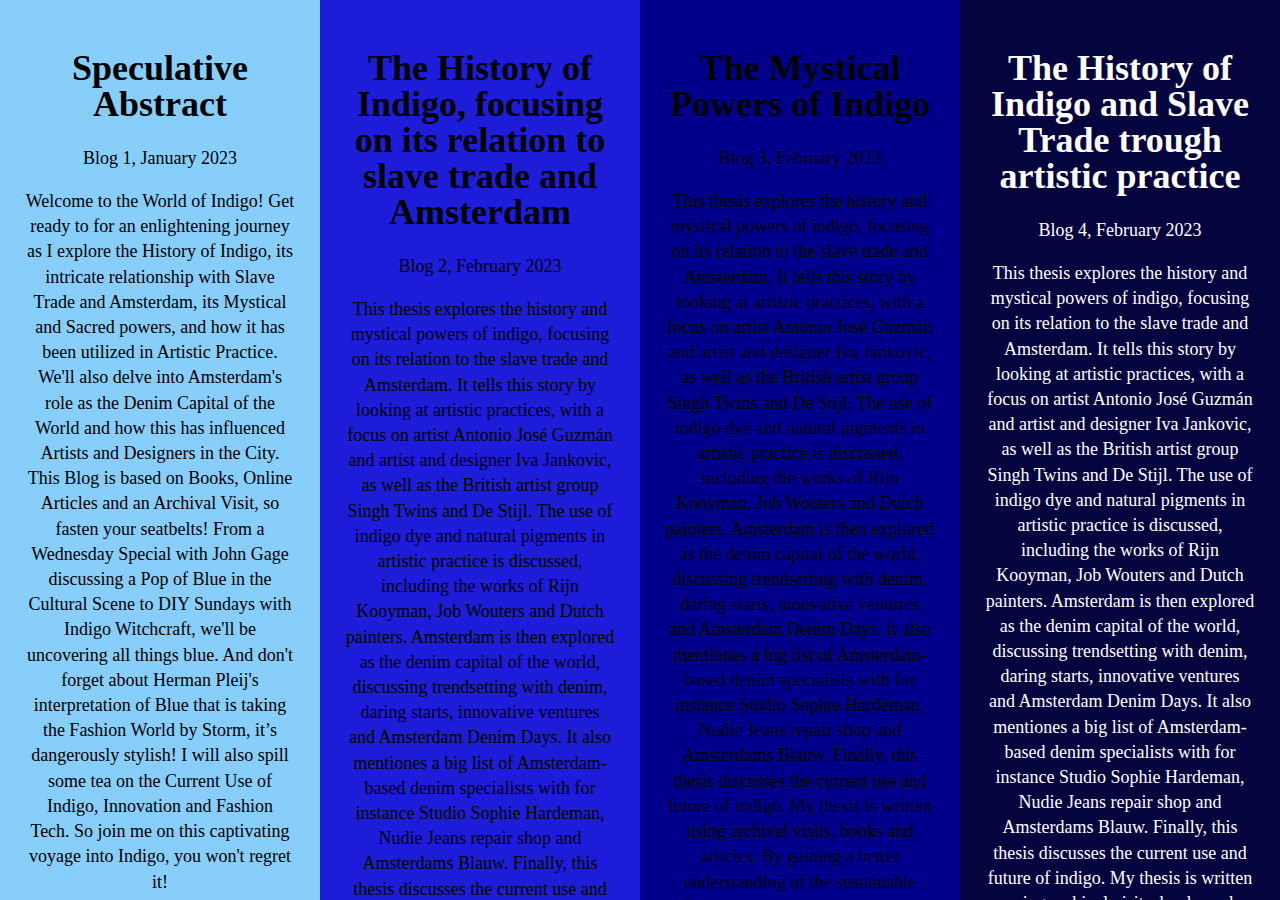
==== index.html @ 03f3c65a "Add files via upload" ====
<html lang="en">

<head>
    <meta charset="UTF-8">
    <title>Indigo</title>
    <link rel="stylesheet" href="style.css" type="text/css">
</head>

<body>
    <div class="container">
        <div id="column1" class="column">
            <h1>Speculative Abstract</h1>
            <p style="font-family: 'ABC Diatype Semi-Mono Condensed Light Unlicensed Trial';">Blog 1, January 2023</p>
            <p>Welcome to the World of Indigo! Get ready to for an enlightening journey as I
                explore the History of Indigo, its intricate relationship with Slave Trade and
                Amsterdam, its Mystical and Sacred powers, and how it has been utilized in Artistic
                Practice. We'll also delve into Amsterdam's role as the Denim Capital of the World
                and how this has influenced Artists and Designers in the City. This Blog is based
                on Books, Online Articles and an Archival Visit, so fasten your seatbelts! From a
                Wednesday Special with John Gage discussing a Pop of Blue in the Cultural Scene to
                DIY Sundays with Indigo Witchcraft, we'll be uncovering all things blue. And don't
                forget about Herman Pleij's interpretation of Blue that is taking the Fashion World
                by Storm, it’s dangerously stylish! I will also spill some tea on the Current Use
                of Indigo, Innovation and Fashion Tech. So join me on this captivating voyage into
                Indigo, you won't regret it!
            </p>
        </div>
        <div id="column2" class="column">
            <h1>The History of Indigo, focusing on its relation to slave trade and Amsterdam </h1>
            <p style="font-family: 'ABC Diatype Semi-Mono Condensed Light Unlicensed Trial';">Blog 2, February 2023</p>
            <p>This thesis explores the history and mystical powers of indigo, focusing on its relation to the slave
                trade and Amsterdam. It tells this story by looking at artistic practices, with a focus on artist
                Antonio José Guzmán and artist and designer Iva Jankovic, as well as the British artist group Singh
                Twins and De Stijl. The use of indigo dye and natural pigments in artistic practice is discussed,
                including the works of Rijn Kooyman, Job Wouters and Dutch painters. Amsterdam is then explored as the
                denim capital of the world, discussing trendsetting with denim, daring starts, innovative ventures and
                Amsterdam Denim Days. It also mentiones a big list of Amsterdam-based denim specialists with for
                instance Studio Sophie Hardeman, Nudie Jeans repair shop and Amsterdams Blauw. Finally, this thesis
                discusses the current use and future of indigo. My thesis is written using archival visits, books and
                articles. By gaining a better understanding of the sustainable fashion scene in Amsterdam, my ambitions
                as a graphic designer, that wishes to work in fashion, will be strengthened and my positioning improved.
            </p>
        </div>
        <div id="column3" class="column">
            <h1>The Mystical Powers of Indigo</h1>
            <p style="font-family: 'ABC Diatype Semi-Mono Condensed Light Unlicensed Trial';">Blog 3, February 2023</p>
            <p>This thesis explores the history and mystical powers of indigo, focusing on its relation to the slave
                trade and Amsterdam. It tells this story by looking at artistic practices, with a focus on artist
                Antonio José Guzmán and artist and designer Iva Jankovic, as well as the British artist group Singh
                Twins and De Stijl. The use of indigo dye and natural pigments in artistic practice is discussed,
                including the works of Rijn Kooyman, Job Wouters and Dutch painters. Amsterdam is then explored as the
                denim capital of the world, discussing trendsetting with denim, daring starts, innovative ventures and
                Amsterdam Denim Days. It also mentiones a big list of Amsterdam-based denim specialists with for
                instance Studio Sophie Hardeman, Nudie Jeans repair shop and Amsterdams Blauw. Finally, this thesis
                discusses the current use and future of indigo. My thesis is written using archival visits, books and
                articles. By gaining a better understanding of the sustainable fashion scene in Amsterdam, my ambitions
                as a graphic designer, that wishes to work in fashion, will be strengthened and my positioning improved.
            </p>
        </div>
        <div id="column4" class="column">
            <h1>The History of Indigo and Slave Trade trough artistic practice </h1>
            <p style="font-family: 'ABC Diatype Semi-Mono Condensed Light Unlicensed Trial';">Blog 4, February 2023</p>
            <p>This thesis explores the history and mystical powers of indigo, focusing on its relation to the slave
                trade and Amsterdam. It tells this story by looking at artistic practices, with a focus on artist
                Antonio José Guzmán and artist and designer Iva Jankovic, as well as the British artist group Singh
                Twins and De Stijl. The use of indigo dye and natural pigments in artistic practice is discussed,
                including the works of Rijn Kooyman, Job Wouters and Dutch painters. Amsterdam is then explored as the
                denim capital of the world, discussing trendsetting with denim, daring starts, innovative ventures and
                Amsterdam Denim Days. It also mentiones a big list of Amsterdam-based denim specialists with for
                instance Studio Sophie Hardeman, Nudie Jeans repair shop and Amsterdams Blauw. Finally, this thesis
                discusses the current use and future of indigo. My thesis is written using archival visits, books and
                articles. By gaining a better understanding of the sustainable fashion scene in Amsterdam, my ambitions
                as a graphic designer, that wishes to work in fashion, will be strengthened and my positioning improved.
            </p>
        </div>
    </div>

</body>

</html>
---- style.css ----
@font-face {
    font-family: "ABCMarist-Regular-Trial";
    src: url(ABCMarist-Regular-Trial.otf);
  }

body{
    margin: 0;
    padding: 0;
    font-family: "ABCMarist-Regular-Trial";
    font-size: 18;
    line-height: 2.0em;
}

  .column {
    width: 25vw;
    padding: 2%;
    box-sizing: border-box;
    float: left;
    font-family: "ABCMarist-Regular-Trial";
    text-align: center;
    height: 100vh;
    overflow-y: scroll;
  }

  .column p {
    font-weight: ;
    line-height: 1.4em;   
  }

  #column1 {
    background-color: lightskyblue;
  }

  #column2 {
    background-color: rgb(29, 29, 217);
  }
  #column3 {
    background-color: darkblue;
  }
  #column4 {
    background-color: rgb(4, 4, 63);
    color: white;
  }
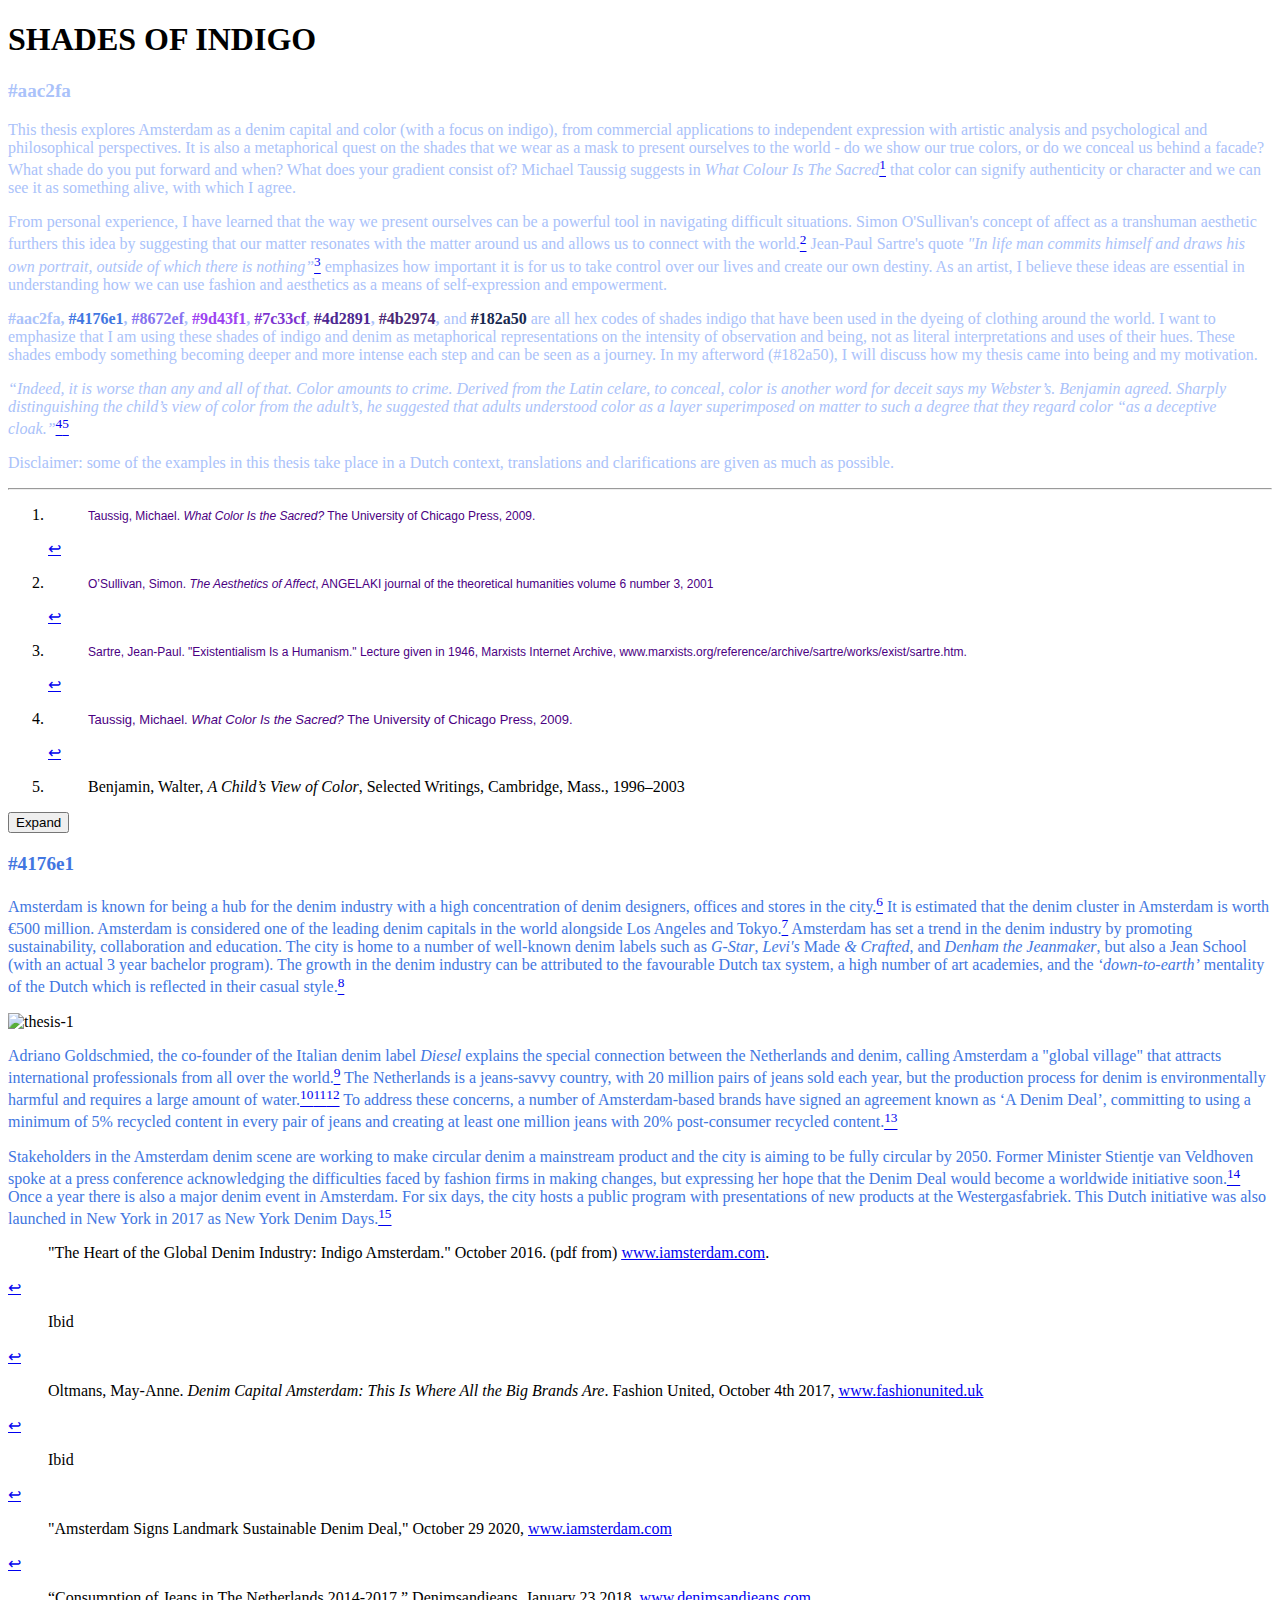
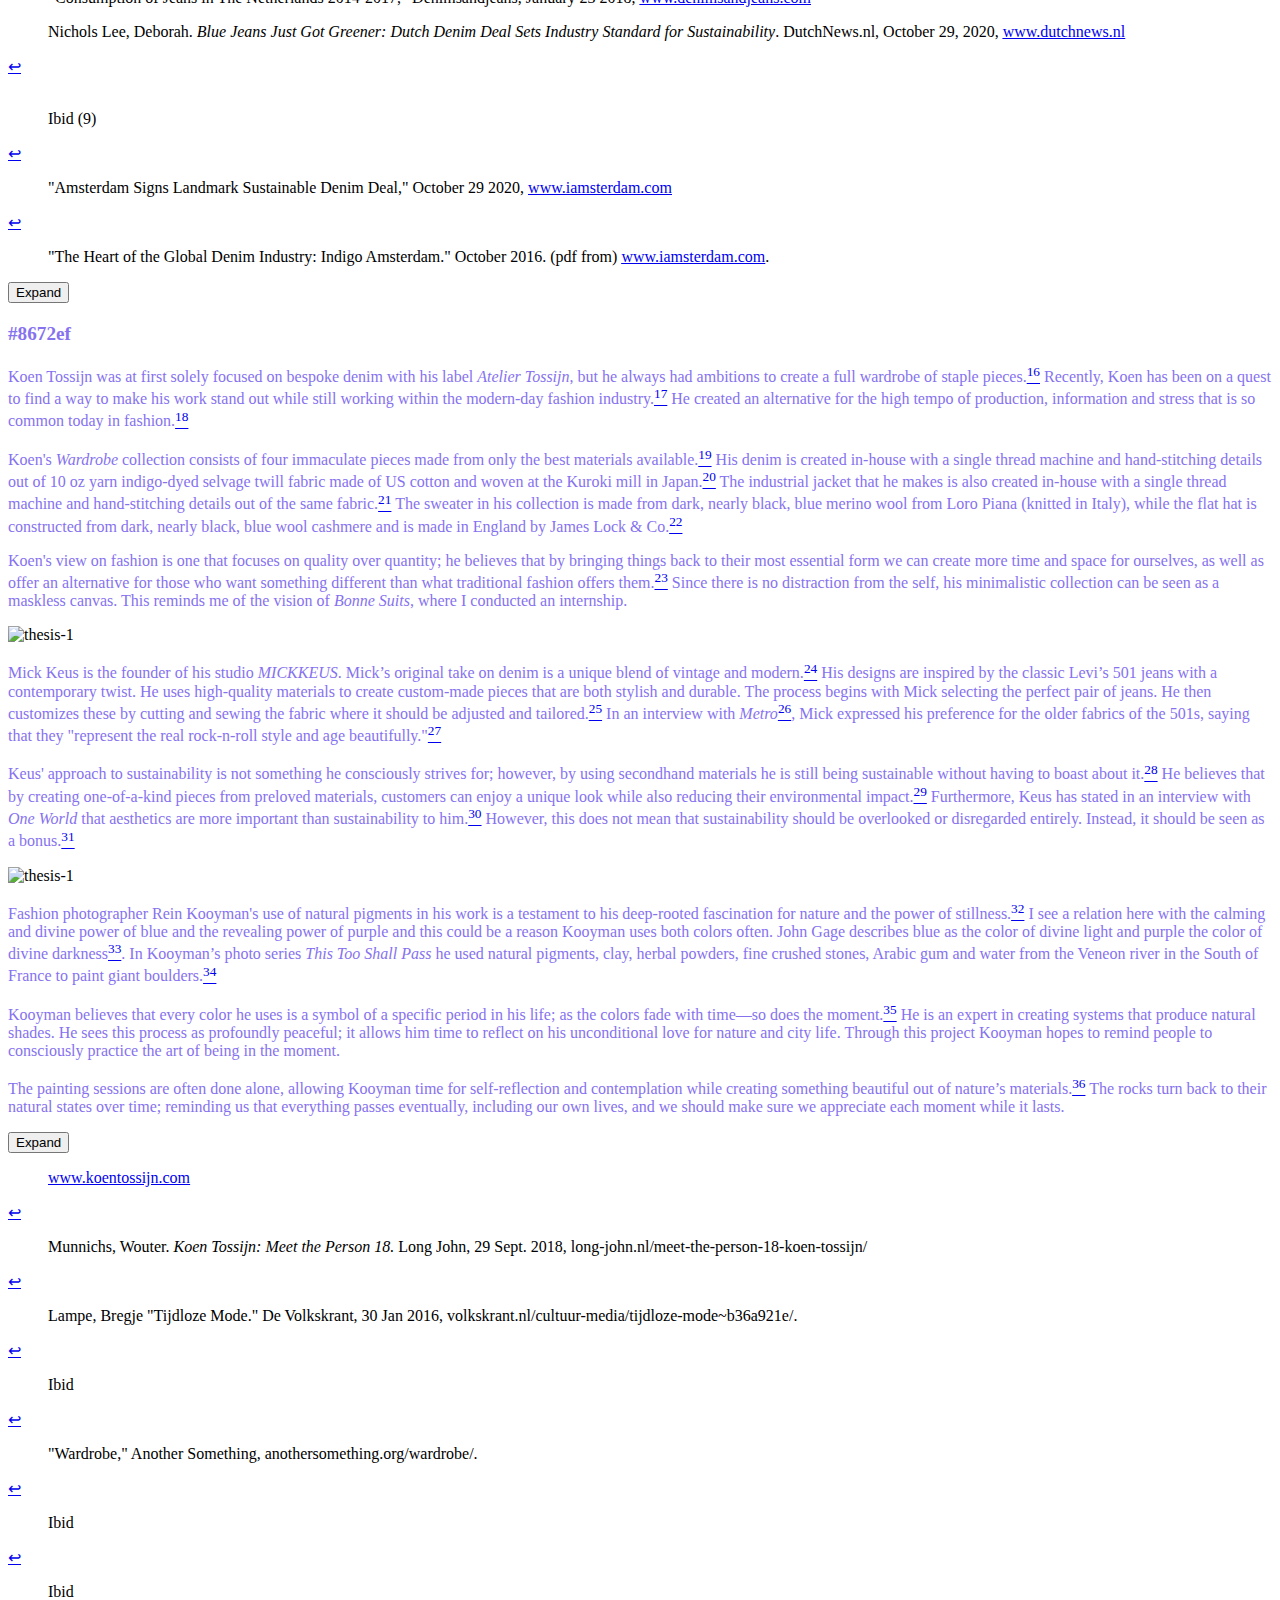
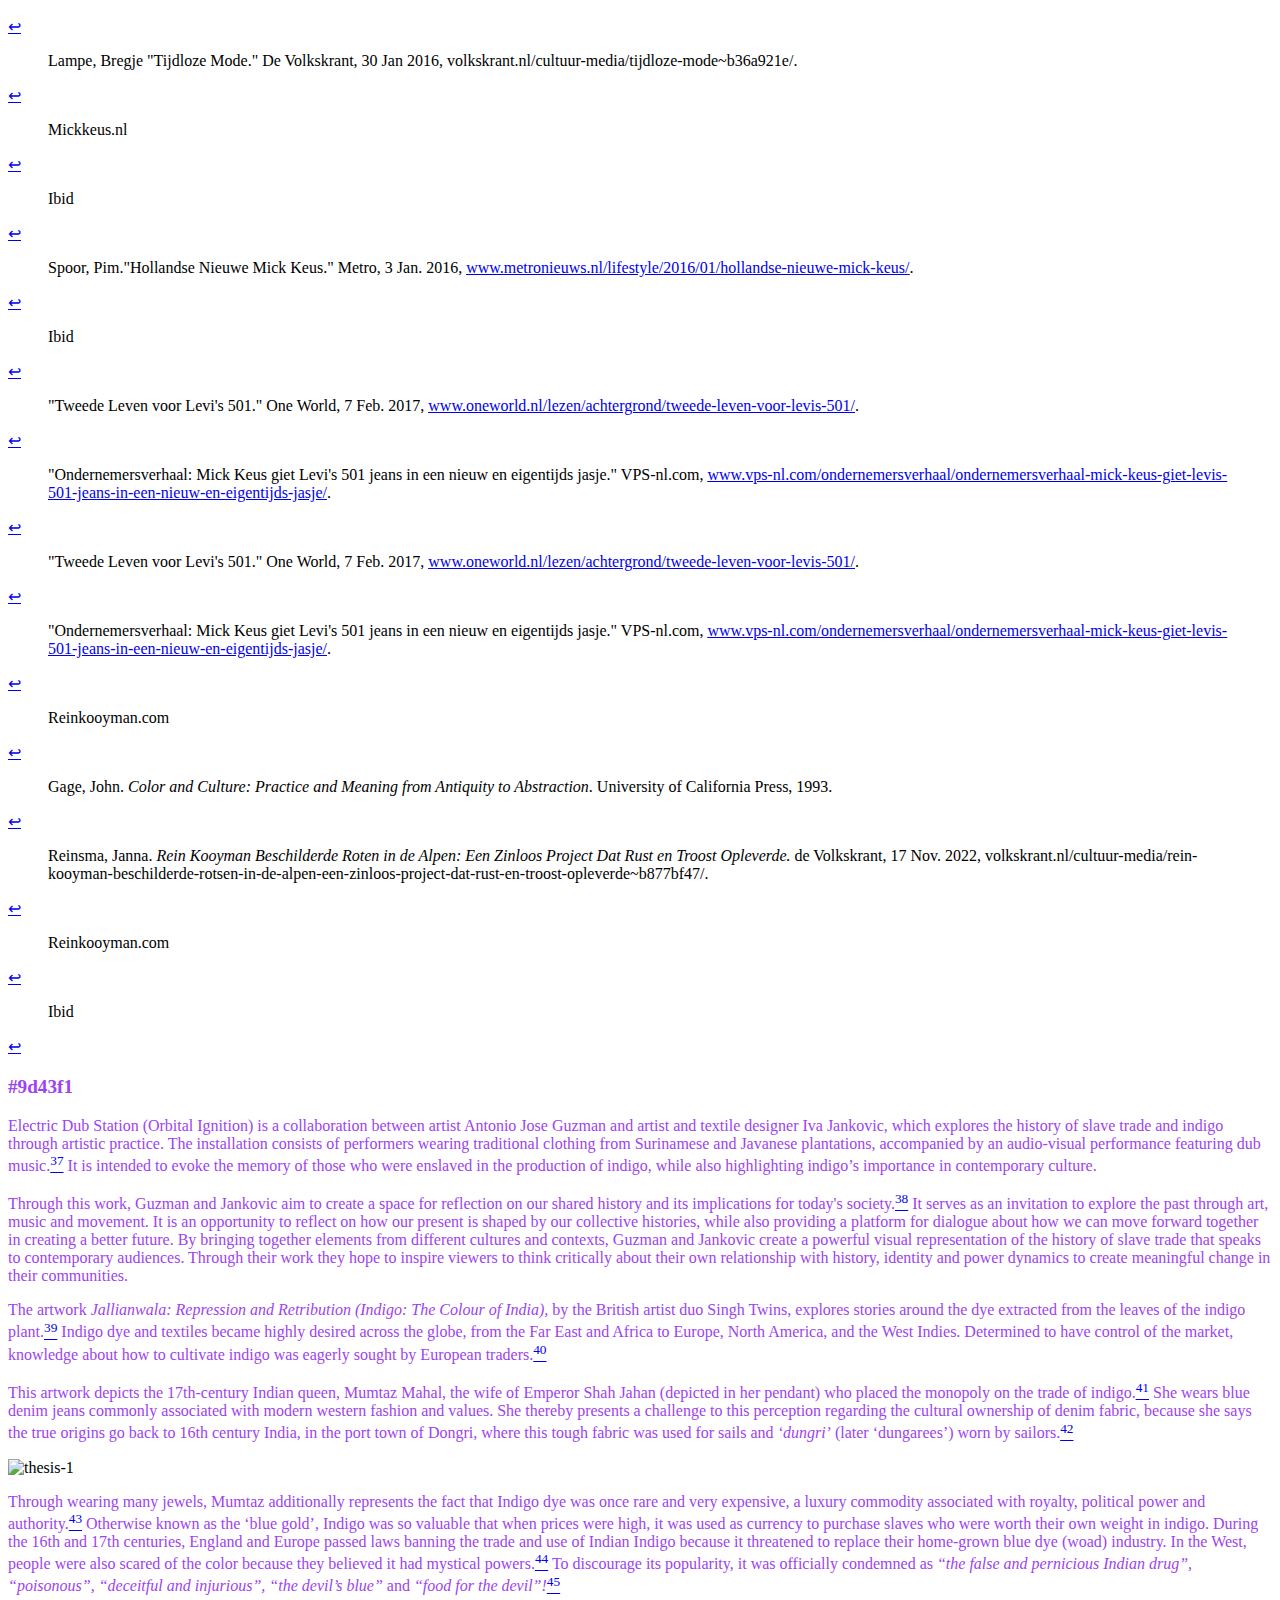
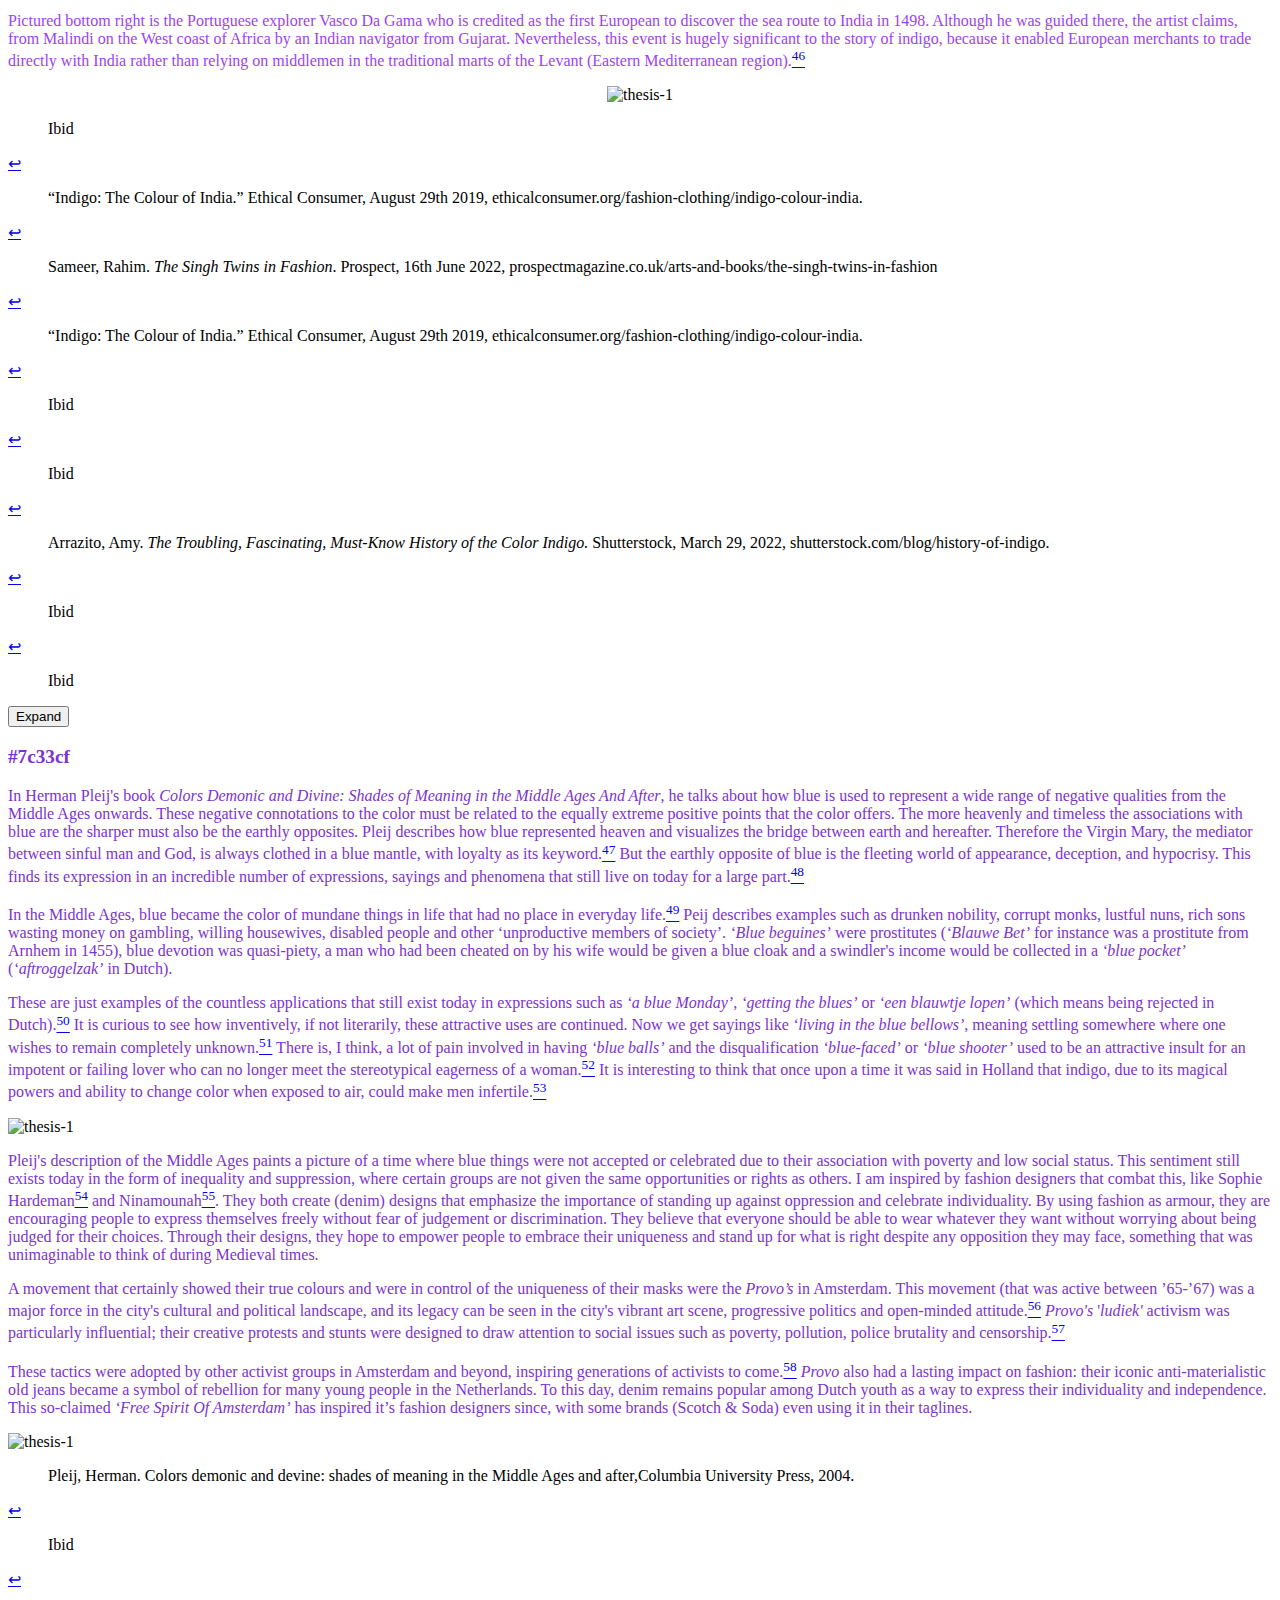
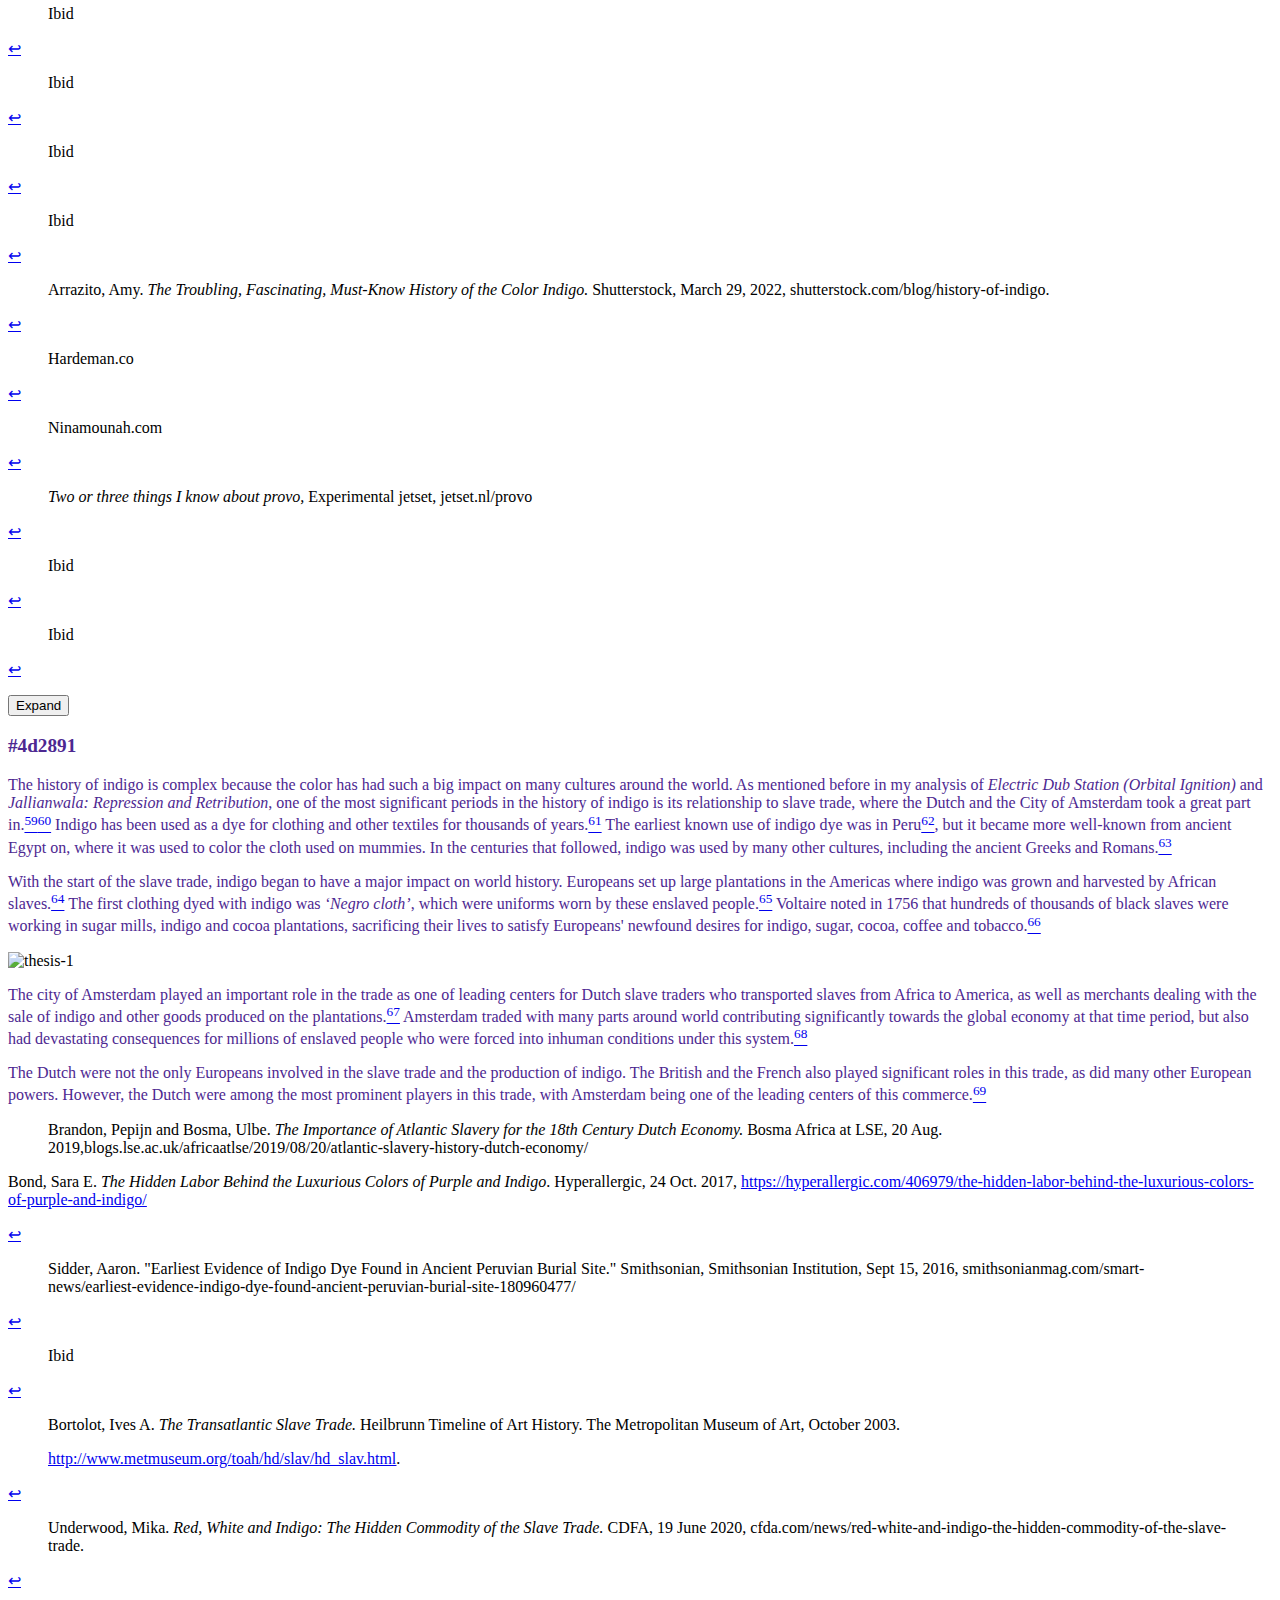
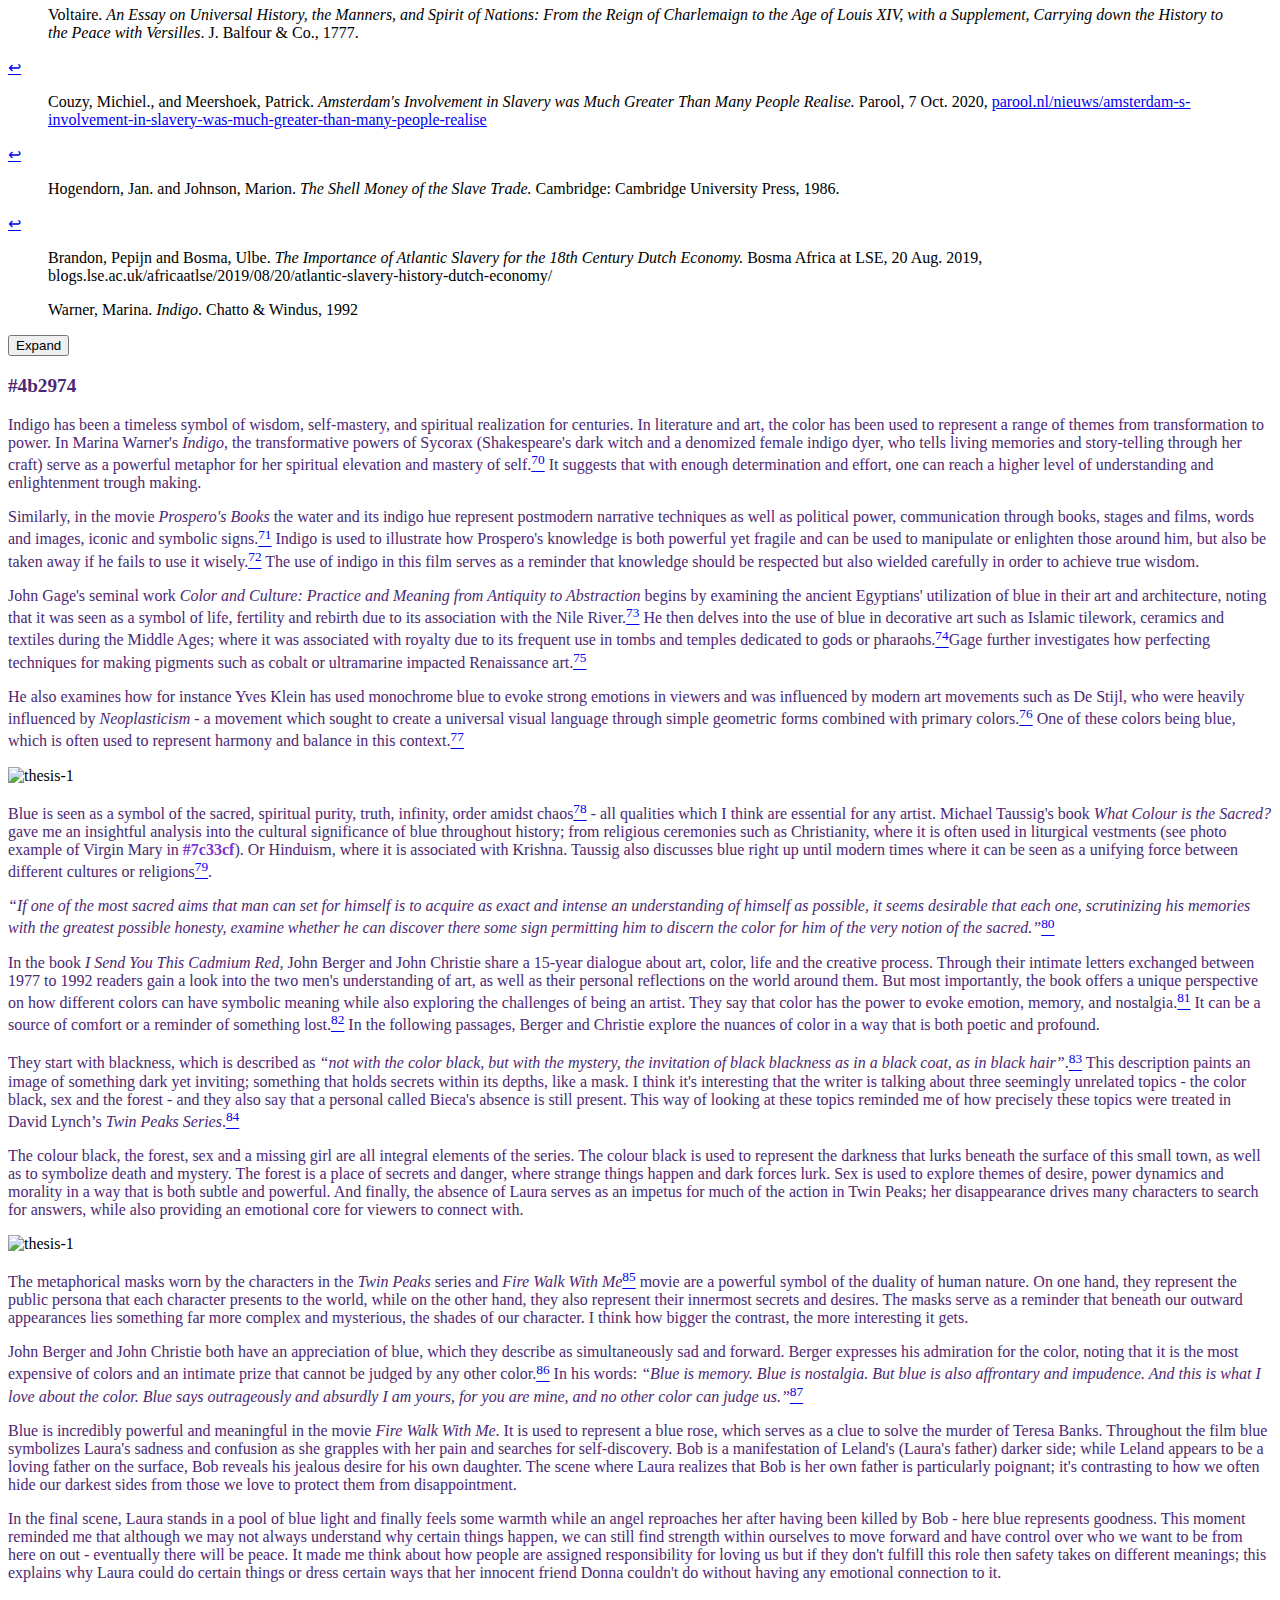
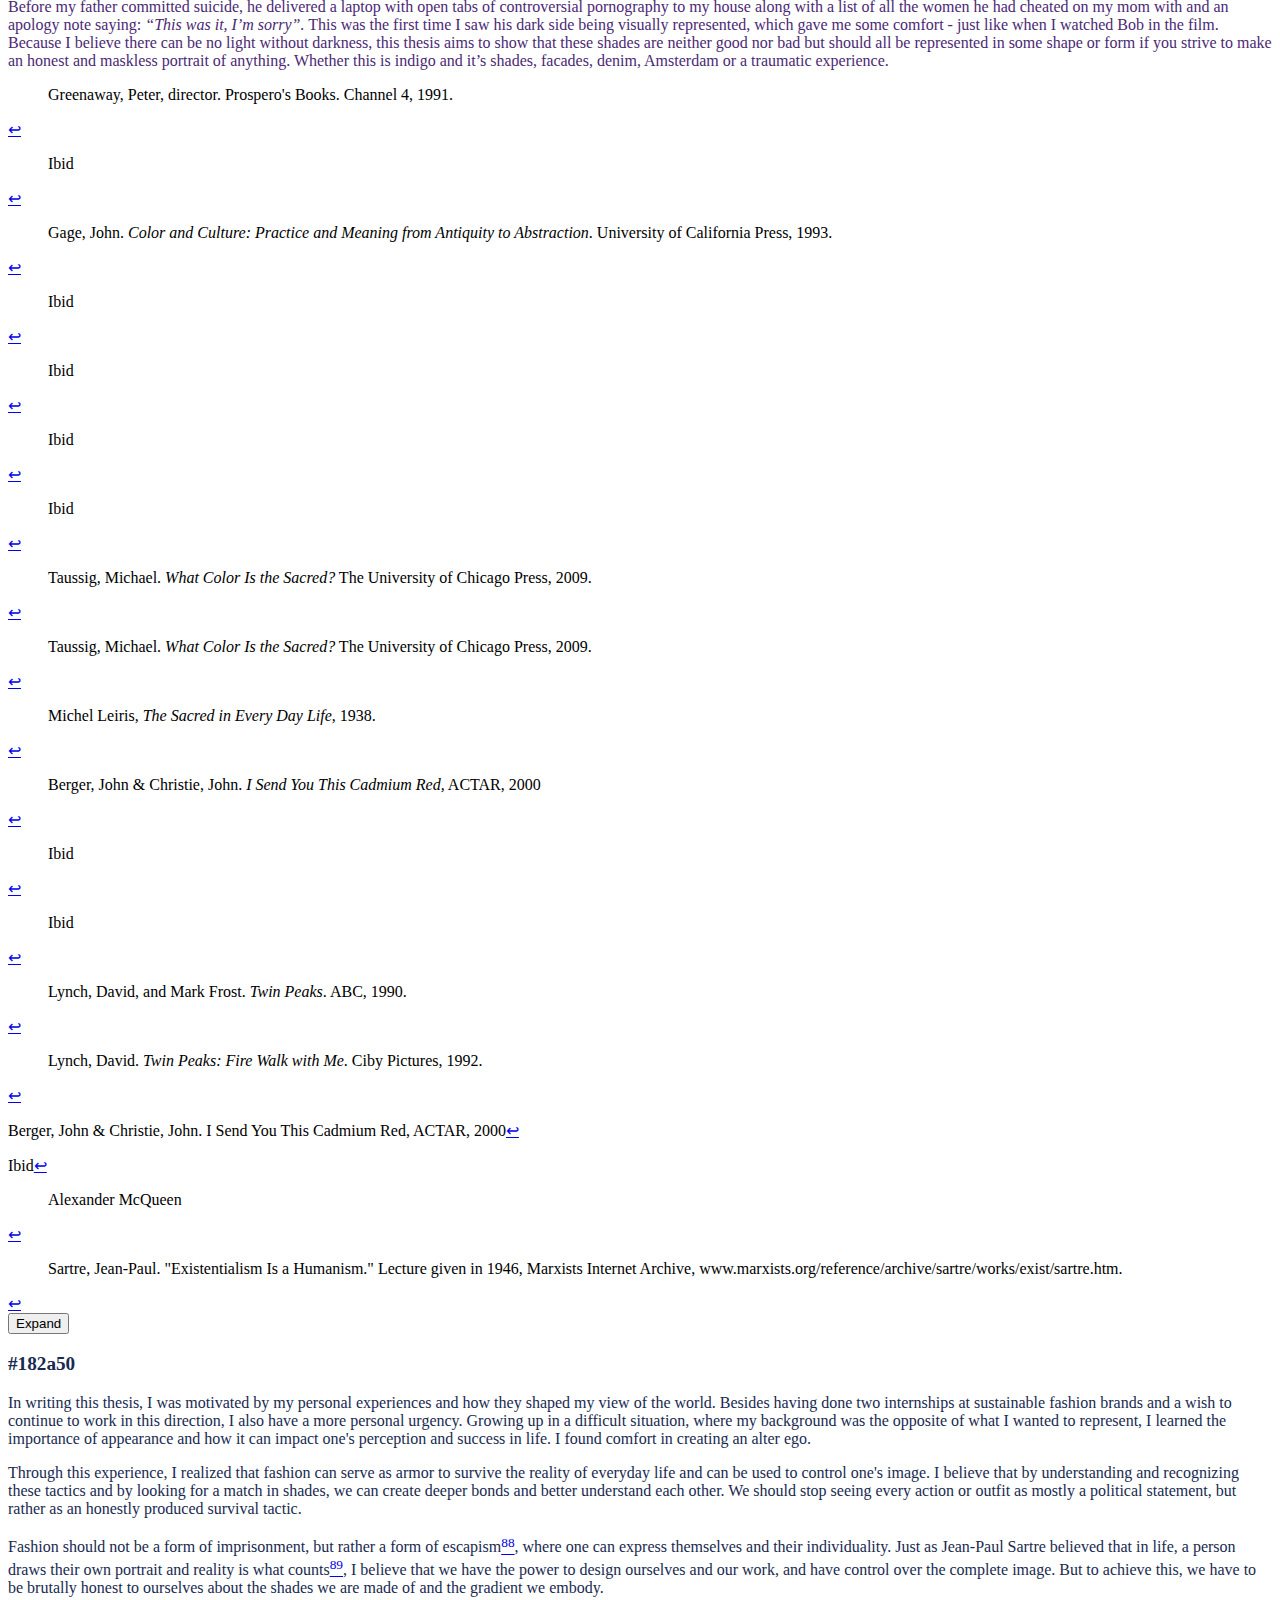
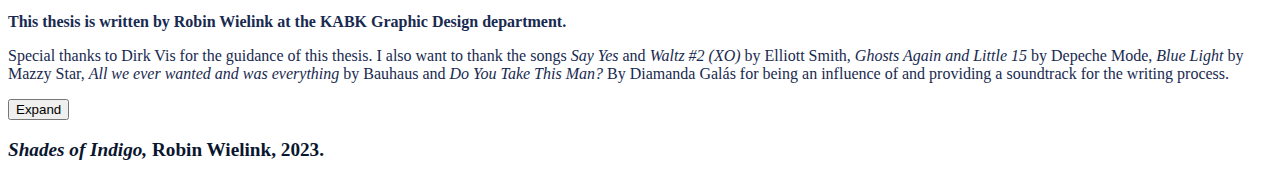
==== commit f497029e: "Add files via upload" ====
--- a/index.html
+++ b/index.html
@@ -1,80 +1,1397 @@
+<!DOCTYPE html>
 <html lang="en">
-
-<head>
-    <meta charset="UTF-8">
-    <title>Indigo</title>
-    <link rel="stylesheet" href="style.css" type="text/css">
-</head>
-
-<body>
-    <div class="container">
-        <div id="column1" class="column">
-            <h1>Speculative Abstract</h1>
-            <p style="font-family: 'ABC Diatype Semi-Mono Condensed Light Unlicensed Trial';">Blog 1, January 2023</p>
-            <p>Welcome to the World of Indigo! Get ready to for an enlightening journey as I
-                explore the History of Indigo, its intricate relationship with Slave Trade and
-                Amsterdam, its Mystical and Sacred powers, and how it has been utilized in Artistic
-                Practice. We'll also delve into Amsterdam's role as the Denim Capital of the World
-                and how this has influenced Artists and Designers in the City. This Blog is based
-                on Books, Online Articles and an Archival Visit, so fasten your seatbelts! From a
-                Wednesday Special with John Gage discussing a Pop of Blue in the Cultural Scene to
-                DIY Sundays with Indigo Witchcraft, we'll be uncovering all things blue. And don't
-                forget about Herman Pleij's interpretation of Blue that is taking the Fashion World
-                by Storm, it’s dangerously stylish! I will also spill some tea on the Current Use
-                of Indigo, Innovation and Fashion Tech. So join me on this captivating voyage into
-                Indigo, you won't regret it!
-            </p>
-        </div>
-        <div id="column2" class="column">
-            <h1>The History of Indigo, focusing on its relation to slave trade and Amsterdam </h1>
-            <p style="font-family: 'ABC Diatype Semi-Mono Condensed Light Unlicensed Trial';">Blog 2, February 2023</p>
-            <p>This thesis explores the history and mystical powers of indigo, focusing on its relation to the slave
-                trade and Amsterdam. It tells this story by looking at artistic practices, with a focus on artist
-                Antonio José Guzmán and artist and designer Iva Jankovic, as well as the British artist group Singh
-                Twins and De Stijl. The use of indigo dye and natural pigments in artistic practice is discussed,
-                including the works of Rijn Kooyman, Job Wouters and Dutch painters. Amsterdam is then explored as the
-                denim capital of the world, discussing trendsetting with denim, daring starts, innovative ventures and
-                Amsterdam Denim Days. It also mentiones a big list of Amsterdam-based denim specialists with for
-                instance Studio Sophie Hardeman, Nudie Jeans repair shop and Amsterdams Blauw. Finally, this thesis
-                discusses the current use and future of indigo. My thesis is written using archival visits, books and
-                articles. By gaining a better understanding of the sustainable fashion scene in Amsterdam, my ambitions
-                as a graphic designer, that wishes to work in fashion, will be strengthened and my positioning improved.
-            </p>
-        </div>
-        <div id="column3" class="column">
-            <h1>The Mystical Powers of Indigo</h1>
-            <p style="font-family: 'ABC Diatype Semi-Mono Condensed Light Unlicensed Trial';">Blog 3, February 2023</p>
-            <p>This thesis explores the history and mystical powers of indigo, focusing on its relation to the slave
-                trade and Amsterdam. It tells this story by looking at artistic practices, with a focus on artist
-                Antonio José Guzmán and artist and designer Iva Jankovic, as well as the British artist group Singh
-                Twins and De Stijl. The use of indigo dye and natural pigments in artistic practice is discussed,
-                including the works of Rijn Kooyman, Job Wouters and Dutch painters. Amsterdam is then explored as the
-                denim capital of the world, discussing trendsetting with denim, daring starts, innovative ventures and
-                Amsterdam Denim Days. It also mentiones a big list of Amsterdam-based denim specialists with for
-                instance Studio Sophie Hardeman, Nudie Jeans repair shop and Amsterdams Blauw. Finally, this thesis
-                discusses the current use and future of indigo. My thesis is written using archival visits, books and
-                articles. By gaining a better understanding of the sustainable fashion scene in Amsterdam, my ambitions
-                as a graphic designer, that wishes to work in fashion, will be strengthened and my positioning improved.
-            </p>
-        </div>
-        <div id="column4" class="column">
-            <h1>The History of Indigo and Slave Trade trough artistic practice </h1>
-            <p style="font-family: 'ABC Diatype Semi-Mono Condensed Light Unlicensed Trial';">Blog 4, February 2023</p>
-            <p>This thesis explores the history and mystical powers of indigo, focusing on its relation to the slave
-                trade and Amsterdam. It tells this story by looking at artistic practices, with a focus on artist
-                Antonio José Guzmán and artist and designer Iva Jankovic, as well as the British artist group Singh
-                Twins and De Stijl. The use of indigo dye and natural pigments in artistic practice is discussed,
-                including the works of Rijn Kooyman, Job Wouters and Dutch painters. Amsterdam is then explored as the
-                denim capital of the world, discussing trendsetting with denim, daring starts, innovative ventures and
-                Amsterdam Denim Days. It also mentiones a big list of Amsterdam-based denim specialists with for
-                instance Studio Sophie Hardeman, Nudie Jeans repair shop and Amsterdams Blauw. Finally, this thesis
-                discusses the current use and future of indigo. My thesis is written using archival visits, books and
-                articles. By gaining a better understanding of the sustainable fashion scene in Amsterdam, my ambitions
-                as a graphic designer, that wishes to work in fashion, will be strengthened and my positioning improved.
-            </p>
-        </div>
-    </div>
-
-</body>
+<main>
+
+	<head>
+		<meta charset="utf-8">
+		<meta name="viewport" content="width=device-width,initial-scale=1.0">
+
+		<!-- meta tags, fill them with website meta infos -->
+		<meta name="description" content="Shades of Indigo" />
+		<meta name="keywords" content="Indigo, Fashion, Philosophy, Psychology, Denim ..." />
+		<meta name="author" content="Robin Wielink/Robin Wielink" />
+		
+		<!-- website title, visible in the browser window and on link sharing -->
+		<title>Shades Of Indigo</title>
+
+		<!-- links for extensions and dependencies -->
+
+		<!-- css -->
+		<!-- normalize 'resets' some browser properties to make them look the same across browsers -->
+		<link rel="stylesheet" href="assets/css/normalize.css">
+		<link rel="stylesheet" href="assets/css/style.css?ver=1.0">
+
+		<!-- js -->
+		<link rel="stylesheet" href="https://unpkg.com/littlefoot/dist/littlefoot.css" />
+		<script type="text/javascript" src="assets/js/jquery-3.6.0.min.js"></script>
+		<script type="text/javascript" src="assets/js/script.js?ver=1.0"></script>
+
+	</head>
+
+	<body>
+
+
+		<!-- webpage content goes here -->
+
+
+
+		<div class="page-wrapper">
+
+
+
+			<header>
+
+
+				<h1 class="gradient-text">SHADES OF INDIGO </h1>
+
+
+				<link href="https://fonts.googleapis.com/css?family=Archivo+Black&display=swap" rel="stylesheet">
+
+
+			</header>
+
+
+
+			<div class="container">
+				<div class="box">
+
+					<p style="color:#aac2fa; font-size:1.2rem;"><b>#aac2fa</b>
+					<p style="color:#aac2fa;">
+					<p style="color:#aac2fa;">This thesis explores Amsterdam as a denim capital and color (with a
+						focus on indigo), from commercial applications to independent expression
+						with artistic analysis and psychological and philosophical perspectives.
+						It is also a metaphorical quest on the shades that we wear as a mask to
+						present ourselves to the world - do we show our true colors, or do we
+						conceal us behind a facade? What shade do you put forward and when? What
+						does your gradient consist of? Michael Taussig suggests in <em>What
+							Colour Is The Sacred</em><a href="#fn1" class="footnote-ref" id="fnref1"
+							role="doc-noteref"><sup>1</sup></a> that color can signify authenticity
+						or character and we can see it as something alive, with which I
+						agree.</p>
+					<p style="color:#aac2fa;">From personal experience, I have learned that the way we present
+						ourselves can be a powerful tool in navigating difficult situations.
+						Simon O'Sullivan's concept of affect as a transhuman aesthetic furthers
+						this idea by suggesting that our matter resonates with the matter around
+						us and allows us to connect with the world.<a href="#fn2" class="footnote-ref" id="fnref2"
+							role="doc-noteref"><sup>2</sup></a>
+						Jean-Paul Sartre's quote <em>"In life man commits himself and draws his
+							own portrait, outside of which there is nothing”</em><a href="#fn3" class="footnote-ref"
+							id="fnref3" role="doc-noteref"><sup>3</sup></a>
+						emphasizes how important it is for us to take control over our lives and
+						create our own destiny. As an artist, I believe these ideas are
+						essential in understanding how we can use fashion and aesthetics as a
+						means of self-expression and empowerment.</p>
+					<p style="color:#aac2fa;"><span style="color: #aac2fa"><b>#aac2fa</span>,
+						<span style="color: #4176e1">#4176e1</span>,
+						<span style="color: #8672ef">#8672ef</span>,
+						<span style="color: #9d43f1">#9d43f1</span>,
+						<span style="color: #7c33cf">#7c33cf</span>,
+						<span style="color: #4d2891">#4d2891</span>,
+						<span style="color: #4b2974">#4b2974</span>,</b> and <b>
+							<span style="color: #182a50">#182a50</span></b>
+						are all hex codes of shades indigo that have been used in the
+						dyeing of clothing around the world. I want to emphasize that I am using
+						these shades of indigo and denim as metaphorical representations on the
+						intensity of observation and being, not as literal interpretations and
+						uses of their hues. These shades embody something becoming deeper and
+						more intense each step and can be seen as a journey. In my afterword
+						(#182a50), I will discuss how my thesis came into being and my
+						motivation.
+					</p>
+					<p style="color:#aac2fa;"><em>“Indeed, it is worse than any and all of that. Color amounts to
+							crime. Derived from the Latin celare, to conceal, color is another word
+							for deceit says my Webster’s. Benjamin agreed. Sharply distinguishing
+							the child’s view of color from the adult’s, he suggested that adults
+							understood color as a layer superimposed on matter to such a degree that
+							they regard color “as a deceptive cloak.”</em><a href="#fn4" class="footnote-ref"
+							id="fnref4" role="doc-noteref"><sup>4</sup></a><a href="#fn5" class="footnote-ref"
+							id="fnref5" role="doc-noteref"><sup>5</sup></a></p>
+					<p style="color:#aac2fa;">Disclaimer: some of the examples in this thesis take place in a Dutch
+						context, translations and clarifications are given as much as
+						possible.</p>
+
+					<section id="footnotes" class="footnotes footnotes-end-of-document" role="doc-endnotes">
+						<hr />
+						<ol>
+							<li id="fn1">
+								<blockquote>
+									<p style="font-size: 12px; color: indigo; font-family: Helvetica, sans-serif;">
+										Taussig, Michael. <em>What Color Is the Sacred?</em> The University
+										of Chicago Press, 2009.</p>
+								</blockquote>
+								<a href="#fnref1" class="footnote-back" role="doc-backlink">↩︎</a>
+							</li>
+							<li id="fn2">
+								<blockquote>
+									<p style="font-size: 12px; color: indigo; font-family: Helvetica, sans-serif;">
+										O’Sullivan, Simon. <em>The Aesthetics of Affect</em>, ANGELAKI
+										journal of the theoretical humanities volume 6 number 3, 2001</p>
+								</blockquote>
+								<a href="#fnref2" class="footnote-back" role="doc-backlink">↩︎</a>
+							</li>
+							<li id="fn3">
+								<blockquote>
+									<p style="font-size: 12px; color: indigo; font-family: Helvetica, sans-serif;">
+										Sartre, Jean-Paul. "Existentialism Is a Humanism." Lecture given in
+										1946, Marxists Internet Archive,
+										www.marxists.org/reference/archive/sartre/works/exist/sartre.htm.</p>
+								</blockquote>
+								<a href="#fnref3" class="footnote-back" role="doc-backlink">↩︎</a>
+							</li>
+							<li id="fn4">
+								<blockquote>
+									<p style="font-size: small; color: indigo; font-family: Helvetica, sans-serif;">
+										Taussig, Michael. <em>What Color Is the Sacred?</em> The University
+										of Chicago Press, 2009.</p>
+								</blockquote>
+								<a href="#fnref4" class="footnote-back" role="doc-backlink">↩︎</a>
+							</li>
+							<li id="fn5">
+								<blockquote>
+									<p>Benjamin, Walter, <em>A Child’s View of Color</em>, Selected
+										Writings, Cambridge, Mass., 1996–2003</p>
+								</blockquote>
+							</li>
+						</ol>
+					</section>
+
+					</p>
+					</p>
+				</div>
+
+				<div class="box">
+
+					<p style="color: #4176e1;font-size:1.2rem;"><b>#4176e1</b>
+					<p style="color: #4176e1;"> Amsterdam is known for being a hub for the denim industry with a high
+						concentration of denim designers, offices and stores in the city.<a href="#fn6"
+							class="footnote-ref" id="fnref6" role="doc-noteref"><sup>6</sup></a> It is estimated that
+						the denim
+						cluster in Amsterdam is worth €500 million. Amsterdam is considered one
+						of the leading denim capitals in the world alongside Los Angeles and
+						Tokyo.<a href="#fn7" class="footnote-ref" id="fnref7" role="doc-noteref"><sup>7</sup></a>
+						Amsterdam has set a trend in the
+						denim industry by promoting sustainability, collaboration and education.
+						The city is home to a number of well-known denim labels such as
+						<em>G-Star</em>, <em>Levi's</em> Made <em>&amp; Crafted</em>, and
+						<em>Denham the Jeanmaker</em>, but also a Jean School (with an actual 3
+						year bachelor program). The growth in the denim industry can be
+						attributed to the favourable Dutch tax system, a high number of art
+						academies, and the <em>‘down-to-earth’</em> mentality of the Dutch which
+						is reflected in their casual style.<a href="#fn8" class="footnote-ref" id="fnref8"
+							role="doc-noteref"><sup>8</sup></a>
+					</p>
+
+					<img src="assets/images/foto-1.png" alt="thesis-1" width="100%" />
+
+					<p style="color: #4176e1;">Adriano Goldschmied, the
+						co-founder of the Italian denim label <em>Diesel</em> explains the
+						special connection between the Netherlands and denim, calling Amsterdam
+						a "global village" that attracts international professionals from all
+						over the world.<a href="#fn9" class="footnote-ref" id="fnref9"
+							role="doc-noteref"><sup>9</sup></a> The Netherlands is a jeans-savvy
+						country, with 20 million pairs of jeans sold each year, but the
+						production process for denim is environmentally harmful and requires a
+						large amount of water.<a href="#fn10" class="footnote-ref" id="fnref10"
+							role="doc-noteref"><sup>10</sup></a><a href="#fn11" class="footnote-ref" id="fnref11"
+							role="doc-noteref"><sup>11</sup></a><a href="#fn12" class="footnote-ref" id="fnref12"
+							role="doc-noteref"><sup>12</sup></a>
+						To address these concerns, a number of Amsterdam-based brands have
+						signed an agreement known as ‘A Denim Deal’, committing to using a
+						minimum of 5% recycled content in every pair of jeans and creating at
+						least one million jeans with 20% post-consumer recycled content.<a href="#fn13"
+							class="footnote-ref" id="fnref13" role="doc-noteref"><sup>13</sup></a></p>
+					<p style="color: #4176e1;">Stakeholders in the Amsterdam denim scene are working to make
+						circular denim a mainstream product and the city is aiming to be fully
+						circular by 2050. Former Minister Stientje van Veldhoven spoke at a
+						press conference acknowledging the difficulties faced by fashion firms
+						in making changes, but expressing her hope that the Denim Deal would
+						become a worldwide initiative soon.<a href="#fn14" class="footnote-ref" id="fnref14"
+							role="doc-noteref"><sup>14</sup></a> Once a year there is
+						also a major denim event in Amsterdam. For six days, the city hosts a
+						public program with presentations of new products at the
+						Westergasfabriek. This Dutch initiative was also launched in New York in
+						2017 as New York Denim Days.<a href="#fn15" class="footnote-ref" id="fnref15"
+							role="doc-noteref"><sup>15</sup></a></p>
+
+					<li id="fn6">
+						<blockquote>
+							<p>"The Heart of the Global Denim Industry: Indigo Amsterdam." October
+								2016. (pdf from) <a href="http://www.iamsterdam.com"><u>www.iamsterdam.com</u></a>.</p>
+						</blockquote>
+						<a href="#fnref6" class="footnote-back" role="doc-backlink">↩︎</a>
+					</li>
+					<li id="fn7">
+						<blockquote>
+							<p>Ibid</p>
+						</blockquote>
+						<a href="#fnref7" class="footnote-back" role="doc-backlink">↩︎</a>
+					</li>
+					<li id="fn8">
+						<blockquote>
+							<p>Oltmans, May-Anne. <em>Denim Capital Amsterdam: This Is Where All the
+									Big Brands Are</em>. Fashion United, October 4th 2017, <a
+									href="http://www.fashionunited.uk"><u>www.fashionunited.uk</u></a></p>
+						</blockquote>
+						<a href="#fnref8" class="footnote-back" role="doc-backlink">↩︎</a>
+					</li>
+					<li id="fn9">
+						<blockquote>
+							<p>Ibid</p>
+						</blockquote>
+						<a href="#fnref9" class="footnote-back" role="doc-backlink">↩︎</a>
+					</li>
+					<li id="fn10">
+						<blockquote>
+							<p>"Amsterdam Signs Landmark Sustainable Denim Deal," October 29 2020,
+								<a href="http://www.iamsterdam.com"><u>www.iamsterdam.com</u></a>
+							</p>
+						</blockquote>
+						<a href="#fnref10" class="footnote-back" role="doc-backlink">↩︎</a>
+					</li>
+					<li id="fn11">
+						<blockquote>
+							<p>“Consumption of Jeans in The Netherlands 2014-2017,” Denimsandjeans,
+								January 23 2018, <a
+									href="http://www.denimsandjeans.com"><u>www.denimsandjeans.com</u></a></p>
+							<p>Nichols Lee, Deborah. <em>Blue Jeans Just Got Greener: Dutch Denim
+									Deal Sets Industry Standard for Sustainability</em>. DutchNews.nl,
+								October 29, 2020, <a href="http://www.dutchnews.nl"><u>www.dutchnews.nl</u></a></p>
+						</blockquote>
+						<a href="#fnref11" class="footnote-back" role="doc-backlink">↩︎</a>
+					</li>
+					<li id="fn12"></li>
+					<li id="fn13">
+						<blockquote>
+							<p>Ibid (9)</p>
+						</blockquote>
+						<a href="#fnref13" class="footnote-back" role="doc-backlink">↩︎</a>
+					</li>
+					<li id="fn14">
+						<blockquote>
+							<p>"Amsterdam Signs Landmark Sustainable Denim Deal," October 29 2020,
+								<a href="http://www.iamsterdam.com"><u>www.iamsterdam.com</u></a>
+							</p>
+						</blockquote>
+						<a href="#fnref14" class="footnote-back" role="doc-backlink">↩︎</a>
+					</li>
+					<li id="fn15">
+						<blockquote>
+							<p>"The Heart of the Global Denim Industry: Indigo Amsterdam." October
+								2016. (pdf from) <a href="http://www.iamsterdam.com"><u>www.iamsterdam.com</u></a>.</p>
+						</blockquote>
+				</div>
+
+				<div class="box">
+
+					<p style="color: #8672ef; font-size:1.2rem;"><b>#8672ef</b>
+
+					<p style="color: #8672ef;">Koen Tossijn was at first solely focused on bespoke denim with his
+						label <em>Atelier Tossijn</em>, but he always had ambitions to create a
+						full wardrobe of staple pieces.<a href="#fn16" class="footnote-ref" id="fnref16"
+							role="doc-noteref"><sup>16</sup></a> Recently, Koen has
+						been on a quest to find a way to make his work stand out while still
+						working within the modern-day fashion industry.<a href="#fn17" class="footnote-ref" id="fnref17"
+							role="doc-noteref"><sup>17</sup></a>
+						He created an alternative for the high tempo of production, information
+						and stress that is so common today in fashion.<a href="#fn18" class="footnote-ref" id="fnref18"
+							role="doc-noteref"><sup>18</sup></a></p>
+
+					<p style="color: #8672ef;">Koen's <em>Wardrobe</em>
+						collection consists of four immaculate pieces made from only the best
+						materials available.<a href="#fn19" class="footnote-ref" id="fnref19"
+							role="doc-noteref"><sup>19</sup></a> His denim is created in-house with
+						a single thread machine and hand-stitching details out of 10 oz yarn
+						indigo-dyed selvage twill fabric made of US cotton and woven at the
+						Kuroki mill in Japan.<a href="#fn20" class="footnote-ref" id="fnref20"
+							role="doc-noteref"><sup>20</sup></a> The industrial jacket that he makes
+						is also created in-house with a single thread machine and hand-stitching
+						details out of the same fabric.<a href="#fn21" class="footnote-ref" id="fnref21"
+							role="doc-noteref"><sup>21</sup></a> The sweater in his
+						collection is made from dark, nearly black, blue merino wool from Loro
+						Piana (knitted in Italy), while the flat hat is constructed from dark,
+						nearly black, blue wool cashmere and is made in England by James Lock
+						&amp; Co.<a href="#fn22" class="footnote-ref" id="fnref22" role="doc-noteref"><sup>22</sup></a>
+					</p>
+
+					<p style="color: #8672ef;">Koen's view on fashion is one
+						that focuses on quality over quantity; he believes that by bringing
+						things back to their most essential form we can create more time and
+						space for ourselves, as well as offer an alternative for those who want
+						something different than what traditional fashion offers them.<a href="#fn23"
+							class="footnote-ref" id="fnref23" role="doc-noteref"><sup>23</sup></a> Since there is no
+						distraction from
+						the self, his minimalistic collection can be seen as a maskless canvas.
+						This reminds me of the vision of <em>Bonne Suits</em>, where I conducted
+						an internship.</p>
+
+
+					<img src="assets/images/foto-2-2.png" alt="thesis-1" width="100%" />
+
+					<p style="color: #8672ef;">Mick Keus is the founder of his studio <em>MICKKEUS</em>. Mick’s
+						original take on denim is a unique blend of vintage and modern.<a href="#fn24"
+							class="footnote-ref" id="fnref24" role="doc-noteref"><sup>24</sup></a> His designs are
+						inspired by the
+						classic Levi’s 501 jeans with a contemporary twist. He uses high-quality
+						materials to create custom-made pieces that are both stylish and
+						durable. The process begins with Mick selecting the perfect pair of
+						jeans. He then customizes these by cutting and sewing the fabric where
+						it should be adjusted and tailored.<a href="#fn25" class="footnote-ref" id="fnref25"
+							role="doc-noteref"><sup>25</sup></a> In an interview with
+						<em>Metro</em><a href="#fn26" class="footnote-ref" id="fnref26"
+							role="doc-noteref"><sup>26</sup></a>, Mick expressed his preference for
+						the older fabrics of the 501s, saying that they "represent the real
+						rock-n-roll style and age beautifully."<a href="#fn27" class="footnote-ref" id="fnref27"
+							role="doc-noteref"><sup>27</sup></a>
+					</p>
+					<p style="color: #8672ef;">Keus' approach to sustainability is not something he consciously
+						strives for; however, by using secondhand materials he is still being
+						sustainable without having to boast about it.<a href="#fn28" class="footnote-ref" id="fnref28"
+							role="doc-noteref"><sup>28</sup></a>
+						He believes that by creating one-of-a-kind pieces from preloved
+						materials, customers can enjoy a unique look while also reducing their
+						environmental impact.<a href="#fn29" class="footnote-ref" id="fnref29"
+							role="doc-noteref"><sup>29</sup></a> Furthermore, Keus has stated in an
+						interview with <em>One World</em> that aesthetics are more important
+						than sustainability to him.<a href="#fn30" class="footnote-ref" id="fnref30"
+							role="doc-noteref"><sup>30</sup></a> However, this does not
+						mean that sustainability should be overlooked or disregarded entirely.
+						Instead, it should be seen as a bonus.<a href="#fn31" class="footnote-ref" id="fnref31"
+							role="doc-noteref"><sup>31</sup></a></p>
+
+					<img src="assets/images/river-4.png" alt="thesis-1" width="100%" />
+
+					<p style="color: #8672ef;">Fashion photographer Rein Kooyman's use of natural pigments in his
+						work is a testament to his deep-rooted fascination for nature and the
+						power of stillness.<a href="#fn32" class="footnote-ref" id="fnref32"
+							role="doc-noteref"><sup>32</sup></a> I see a relation here with the
+						calming and divine power of blue and the revealing power of purple and
+						this could be a reason Kooyman uses both colors often. John Gage
+						describes blue as the color of divine light and purple the color of
+						divine darkness<a href="#fn33" class="footnote-ref" id="fnref33"
+							role="doc-noteref"><sup>33</sup></a>. In Kooyman’s photo series <em>This
+							Too Shall Pass</em> he used natural pigments, clay, herbal powders, fine
+						crushed stones, Arabic gum and water from the Veneon river in the South
+						of France to paint giant boulders.<a href="#fn34" class="footnote-ref" id="fnref34"
+							role="doc-noteref"><sup>34</sup></a></p>
+					<p style="color: #8672ef;">Kooyman believes that every color he uses is a symbol of a specific
+						period in his life; as the colors fade with time—so does the moment.<a href="#fn35"
+							class="footnote-ref" id="fnref35" role="doc-noteref"><sup>35</sup></a> He is an expert in
+						creating systems
+						that produce natural shades. He sees this process as profoundly
+						peaceful; it allows him time to reflect on his unconditional love for
+						nature and city life. Through this project Kooyman hopes to remind
+						people to consciously practice the art of being in the moment.</p>
+					<p style="color: #8672ef;">The painting sessions are often done alone, allowing Kooyman time for
+						self-reflection and contemplation while creating something beautiful out
+						of nature’s materials.<a href="#fn36" class="footnote-ref" id="fnref36"
+							role="doc-noteref"><sup>36</sup></a> The rocks turn back to their
+						natural states over time; reminding us that everything passes
+						eventually, including our own lives, and we should make sure we
+						appreciate each moment while it lasts.</p>
+				</div>
+
+				</blockquote>
+				<li id="fn16">
+					<blockquote>
+						<p><a href="http://www.koentossijn.com"><u>www.koentossijn.com</u></a></p>
+					</blockquote>
+					<a href="#fnref16" class="footnote-back" role="doc-backlink">↩︎</a>
+				</li>
+				<li id="fn17">
+					<blockquote>
+						<p>Munnichs, Wouter. <em>Koen Tossijn: Meet the Person 18.</em> Long
+							John, 29 Sept. 2018, long-john.nl/meet-the-person-18-koen-tossijn/</p>
+					</blockquote>
+					<a href="#fnref17" class="footnote-back" role="doc-backlink">↩︎</a>
+				</li>
+				<li id="fn18">
+					<blockquote>
+						<p>Lampe, Bregje "Tijdloze Mode." De Volkskrant, 30 Jan 2016,
+							volkskrant.nl/cultuur-media/tijdloze-mode~b36a921e/.</p>
+					</blockquote>
+					<a href="#fnref18" class="footnote-back" role="doc-backlink">↩︎</a>
+				</li>
+				<li id="fn19">
+					<blockquote>
+						<p>Ibid</p>
+					</blockquote>
+					<a href="#fnref19" class="footnote-back" role="doc-backlink">↩︎</a>
+				</li>
+				<li id="fn20">
+					<blockquote>
+						<p>"Wardrobe," Another Something, anothersomething.org/wardrobe/.</p>
+					</blockquote>
+					<a href="#fnref20" class="footnote-back" role="doc-backlink">↩︎</a>
+				</li>
+				<li id="fn21">
+					<blockquote>
+						<p>Ibid</p>
+					</blockquote>
+					<a href="#fnref21" class="footnote-back" role="doc-backlink">↩︎</a>
+				</li>
+				<li id="fn22">
+					<blockquote>
+						<p>Ibid</p>
+					</blockquote>
+					<a href="#fnref22" class="footnote-back" role="doc-backlink">↩︎</a>
+				</li>
+				<li id="fn23">
+					<blockquote>
+						<p>Lampe, Bregje "Tijdloze Mode." De Volkskrant, 30 Jan 2016,
+							volkskrant.nl/cultuur-media/tijdloze-mode~b36a921e/.</p>
+					</blockquote>
+					<a href="#fnref23" class="footnote-back" role="doc-backlink">↩︎</a>
+				</li>
+				<li id="fn24">
+					<blockquote>
+						<p>Mickkeus.nl</p>
+					</blockquote>
+					<a href="#fnref24" class="footnote-back" role="doc-backlink">↩︎</a>
+				</li>
+				<li id="fn25">
+					<blockquote>
+						<p>Ibid</p>
+					</blockquote>
+					<a href="#fnref25" class="footnote-back" role="doc-backlink">↩︎</a>
+				</li>
+				<li id="fn26">
+					<blockquote>
+						<p>Spoor, Pim."Hollandse Nieuwe Mick Keus." Metro, 3 Jan. 2016, <a
+								href="http://www.metronieuws.nl/lifestyle/2016/01/hollandse-nieuwe-mick-keus/"><u>www.metronieuws.nl/lifestyle/2016/01/hollandse-nieuwe-mick-keus/</u></a>.
+						</p>
+					</blockquote>
+					<a href="#fnref26" class="footnote-back" role="doc-backlink">↩︎</a>
+				</li>
+				<li id="fn27">
+					<blockquote>
+						<p>Ibid</p>
+					</blockquote>
+					<a href="#fnref27" class="footnote-back" role="doc-backlink">↩︎</a>
+				</li>
+				<li id="fn28">
+					<blockquote>
+						<p>"Tweede Leven voor Levi's 501." One World, 7 Feb. 2017, <a
+								href="http://www.oneworld.nl/lezen/achtergrond/tweede-leven-voor-levis-501/"><u>www.oneworld.nl/lezen/achtergrond/tweede-leven-voor-levis-501/</u></a>.
+						</p>
+					</blockquote>
+					<a href="#fnref28" class="footnote-back" role="doc-backlink">↩︎</a>
+				</li>
+				<li id="fn29">
+					<blockquote>
+						<p>"Ondernemersverhaal: Mick Keus giet Levi's 501 jeans in een nieuw en
+							eigentijds jasje." VPS-nl.com, <a
+								href="http://www.vps-nl.com/ondernemersverhaal/ondernemersverhaal-mick-keus-giet-levis-501-jeans-in-een-nieuw-en-eigentijds-jasje/"><u>www.vps-nl.com/ondernemersverhaal/ondernemersverhaal-mick-keus-giet-levis-501-jeans-in-een-nieuw-en-eigentijds-jasje/</u></a>.
+						</p>
+					</blockquote>
+					<a href="#fnref29" class="footnote-back" role="doc-backlink">↩︎</a>
+				</li>
+				<li id="fn30">
+					<blockquote>
+						<p>"Tweede Leven voor Levi's 501." One World, 7 Feb. 2017, <a
+								href="http://www.oneworld.nl/lezen/achtergrond/tweede-leven-voor-levis-501/"><u>www.oneworld.nl/lezen/achtergrond/tweede-leven-voor-levis-501/</u></a>.
+						</p>
+					</blockquote>
+					<a href="#fnref30" class="footnote-back" role="doc-backlink">↩︎</a>
+				</li>
+				<li id="fn31">
+					<blockquote>
+						<p>"Ondernemersverhaal: Mick Keus giet Levi's 501 jeans in een nieuw en
+							eigentijds jasje." VPS-nl.com, <a
+								href="http://www.vps-nl.com/ondernemersverhaal/ondernemersverhaal-mick-keus-giet-levis-501-jeans-in-een-nieuw-en-eigentijds-jasje/"><u>www.vps-nl.com/ondernemersverhaal/ondernemersverhaal-mick-keus-giet-levis-501-jeans-in-een-nieuw-en-eigentijds-jasje/</u></a>.
+						</p>
+					</blockquote>
+					<a href="#fnref31" class="footnote-back" role="doc-backlink">↩︎</a>
+				</li>
+				<li id="fn32">
+					<blockquote>
+						<p>Reinkooyman.com</p>
+					</blockquote>
+					<a href="#fnref32" class="footnote-back" role="doc-backlink">↩︎</a>
+				</li>
+				<li id="fn33">
+					<blockquote>
+						<p>Gage, John. <em>Color and Culture: Practice and Meaning from
+								Antiquity to Abstraction</em>. University of California Press, 1993.</p>
+					</blockquote>
+					<a href="#fnref33" class="footnote-back" role="doc-backlink">↩︎</a>
+				</li>
+				<li id="fn34">
+					<blockquote>
+						<p>Reinsma, Janna. <em>Rein Kooyman Beschilderde Roten in de Alpen: Een
+								Zinloos Project Dat Rust en Troost Opleverde.</em> de Volkskrant, 17
+							Nov. 2022,
+							volkskrant.nl/cultuur-media/rein-kooyman-beschilderde-rotsen-in-de-alpen-een-zinloos-project-dat-rust-en-troost-opleverde~b877bf47/.
+						</p>
+					</blockquote>
+					<a href="#fnref34" class="footnote-back" role="doc-backlink">↩︎</a>
+				</li>
+				<li id="fn35">
+					<blockquote>
+						<p>Reinkooyman.com</p>
+					</blockquote>
+					<a href="#fnref35" class="footnote-back" role="doc-backlink">↩︎</a>
+				</li>
+				<li id="fn36">
+					<blockquote>
+						<p>Ibid</p>
+					</blockquote>
+					<a href="#fnref36" class="footnote-back" role="doc-backlink">↩︎</a>
+				</li>
+
+				<div class="box">
+
+					<p style="color:#9d43f1; font-size:1.2rem;"><B>#9d43f1</B></p>
+
+					<p style="color:#9d43f1;"> Electric Dub Station (Orbital Ignition)</em> is a collaboration
+						between artist Antonio Jose Guzman and artist and textile designer Iva
+						Jankovic, which explores the history of slave trade and indigo through
+						artistic practice. The installation consists of performers wearing
+						traditional clothing from Surinamese and Javanese plantations,
+						accompanied by an audio-visual performance featuring dub music.<a href="#fn37"
+							class="footnote-ref" id="fnref37" role="doc-noteref"><sup>37</sup></a> It is intended to
+						evoke the memory
+						of those who were enslaved in the production of indigo, while also
+						highlighting indigo’s importance in contemporary culture.</p>
+
+					<p style="color:#9d43f1;">Through this work, Guzman and Jankovic aim to create a space for
+						reflection on our shared history and its implications for today's
+						society.<a href="#fn38" class="footnote-ref" id="fnref38" role="doc-noteref"><sup>38</sup></a>
+						It serves as an invitation to
+						explore the past through art, music and movement. It is an opportunity
+						to reflect on how our present is shaped by our collective histories,
+						while also providing a platform for dialogue about how we can move
+						forward together in creating a better future. By bringing together
+						elements from different cultures and contexts, Guzman and Jankovic
+						create a powerful visual representation of the history of slave trade
+						that speaks to contemporary audiences. Through their work they hope to
+						inspire viewers to think critically about their own relationship with
+						history, identity and power dynamics to create meaningful change in
+						their communities.</p>
+
+					<p style="color:#9d43f1;">The artwork <em>Jallianwala: Repression and Retribution (Indigo: The
+							Colour of India),</em> by the British artist duo Singh Twins, explores
+						stories around the dye extracted from the leaves of the indigo plant.<a href="#fn39"
+							class="footnote-ref" id="fnref39" role="doc-noteref"><sup>39</sup></a> Indigo dye and
+						textiles became
+						highly desired across the globe, from the Far East and Africa to Europe,
+						North America, and the West Indies. Determined to have control of the
+						market, knowledge about how to cultivate indigo was eagerly sought by
+						European traders.<a href="#fn40" class="footnote-ref" id="fnref40"
+							role="doc-noteref"><sup>40</sup></a></p>
+
+					<p style="color:#9d43f1;">This artwork depicts the 17th-century Indian queen, Mumtaz Mahal, the
+						wife of Emperor Shah Jahan (depicted in her pendant) who placed the
+						monopoly on the trade of indigo.<a href="#fn41" class="footnote-ref" id="fnref41"
+							role="doc-noteref"><sup>41</sup></a> She wears blue denim
+						jeans commonly associated with modern western fashion and values. She
+						thereby presents a challenge to this perception regarding the cultural
+						ownership of denim fabric, because she says the true origins go back to
+						16th century India, in the port town of Dongri, where this tough fabric
+						was used for sails and <em>‘dungri’</em> (later ‘dungarees’) worn by
+						sailors.<a href="#fn42" class="footnote-ref" id="fnref42" role="doc-noteref"><sup>42</sup></a>
+					</p>
+
+
+					<img src="assets/images/foto-4.png" alt="thesis-1" width="100%" />
+
+					<p style="color:#9d43f1;">Through wearing many jewels, Mumtaz additionally represents the fact
+						that Indigo dye was once rare and very expensive, a luxury commodity
+						associated with royalty, political power and authority.<a href="#fn43" class="footnote-ref"
+							id="fnref43" role="doc-noteref"><sup>43</sup></a>
+						Otherwise known as the ‘blue gold’, Indigo was so valuable that when
+						prices were high, it was used as currency to purchase slaves who were
+						worth their own weight in indigo. During the 16th and 17th centuries,
+						England and Europe passed laws banning the trade and use of Indian
+						Indigo because it threatened to replace their home-grown blue dye (woad)
+						industry. In the West, people were also scared of the color because they
+						believed it had mystical powers.<a href="#fn44" class="footnote-ref" id="fnref44"
+							role="doc-noteref"><sup>44</sup></a> To discourage its
+						popularity, it was officially condemned as <em>“the false and pernicious
+							Indian drug”, “poisonous”, “deceitful and injurious”, “the devil’s
+							blue”</em> and <em>“food for the devil”!</em><a href="#fn45" class="footnote-ref"
+							id="fnref45" role="doc-noteref"><sup>45</sup></a></p>
+					<p style="color:#9d43f1;">Pictured bottom right is the Portuguese explorer Vasco Da Gama who is
+						credited as the first European to discover the sea route to India in
+						1498. Although he was guided there, the artist claims, from Malindi on
+						the West coast of Africa by an Indian navigator from Gujarat.
+						Nevertheless, this event is hugely significant to the story of indigo,
+						because it enabled European merchants to trade directly with India
+						rather than relying on middlemen in the traditional marts of the Levant
+						(Eastern Mediterranean region).<a href="#fn46" class="footnote-ref" id="fnref46"
+							role="doc-noteref"><sup>46</sup></a></p>
+					<div style="text-align:center;">
+						<img src="assets/images/extra-9.png" alt="thesis-1" width="50%" />
+					</div>
+
+					</p>
+					</blockquote>
+					<a href="#fnref37" class="footnote-back" role="doc-backlink"></a></li>
+					<li id="fn38">
+						<blockquote>
+							<p>Ibid</p>
+						</blockquote>
+						<a href="#fnref38" class="footnote-back" role="doc-backlink">↩︎</a>
+					</li>
+					<li id="fn39">
+						<blockquote>
+							<p>“Indigo: The Colour of India.” Ethical Consumer, August 29th 2019,
+								ethicalconsumer.org/fashion-clothing/indigo-colour-india.</p>
+						</blockquote>
+						<a href="#fnref39" class="footnote-back" role="doc-backlink">↩︎</a>
+					</li>
+					<li id="fn40">
+						<blockquote>
+							<p>Sameer, Rahim. <em>The Singh Twins in Fashion</em>. Prospect, 16th
+								June 2022,
+								prospectmagazine.co.uk/arts-and-books/the-singh-twins-in-fashion</p>
+						</blockquote>
+						<a href="#fnref40" class="footnote-back" role="doc-backlink">↩︎</a>
+					</li>
+					<li id="fn41">
+						<blockquote>
+							<p>“Indigo: The Colour of India.” Ethical Consumer, August 29th 2019,
+								ethicalconsumer.org/fashion-clothing/indigo-colour-india.</p>
+						</blockquote>
+						<a href="#fnref41" class="footnote-back" role="doc-backlink">↩︎</a>
+					</li>
+					<li id="fn42">
+						<blockquote>
+							<p>Ibid</p>
+						</blockquote>
+						<a href="#fnref42" class="footnote-back" role="doc-backlink">↩︎</a>
+					</li>
+					<li id="fn43">
+						<blockquote>
+							<p>Ibid</p>
+						</blockquote>
+						<a href="#fnref43" class="footnote-back" role="doc-backlink">↩︎</a>
+					</li>
+					<li id="fn44">
+						<blockquote>
+							<p>Arrazito, Amy. <em>The Troubling, Fascinating, Must-Know History of
+									the Color Indigo.</em> Shutterstock, March 29, 2022,
+								shutterstock.com/blog/history-of-indigo.</p>
+						</blockquote>
+						<a href="#fnref44" class="footnote-back" role="doc-backlink">↩︎</a>
+					</li>
+					<li id="fn45">
+						<blockquote>
+							<p>Ibid</p>
+						</blockquote>
+						<a href="#fnref45" class="footnote-back" role="doc-backlink">↩︎</a>
+					</li>
+					<li id="fn46">
+						<blockquote>
+							<p>Ibid</p>
+						</blockquote>
+
+				</div>
+
+				<div class="box">
+
+					<p style="color:#7c33cf; font-size:1.2rem;"><B>#7c33cf</B></p>
+
+					<p style="color:#7c33cf;">In Herman Pleij's book <em>Colors Demonic and Divine: Shades of
+							Meaning in the Middle Ages And After</em>, he talks about how blue is
+						used to represent a wide range of negative qualities from the Middle
+						Ages onwards. These negative connotations to the color must be related
+						to the equally extreme positive points that the color offers. The more
+						heavenly and timeless the associations with blue are the sharper must
+						also be the earthly opposites. Pleij describes how blue represented
+						heaven and visualizes the bridge between earth and hereafter. Therefore
+						the Virgin Mary, the mediator between sinful man and God, is always
+						clothed in a blue mantle, with loyalty as its keyword.<a href="#fn47" class="footnote-ref"
+							id="fnref47" role="doc-noteref"><sup>47</sup></a>
+						But the earthly opposite of blue is the fleeting world of appearance,
+						deception, and hypocrisy. This finds its expression in an incredible
+						number of expressions, sayings and phenomena that still live on today
+						for a large part.<a href="#fn48" class="footnote-ref" id="fnref48"
+							role="doc-noteref"><sup>48</sup></a></p>
+
+					<p style="color:#7c33cf;">In the Middle Ages, blue became the color of mundane things in life
+						that had no place in everyday life.<a href="#fn49" class="footnote-ref" id="fnref49"
+							role="doc-noteref"><sup>49</sup></a> Peij describes
+						examples such as drunken nobility, corrupt monks, lustful nuns, rich
+						sons wasting money on gambling, willing housewives, disabled people and
+						other ‘unproductive members of society’. <em>‘Blue beguines’</em> were
+						prostitutes (<em>‘Blauwe Bet’</em> for instance was a prostitute from
+						Arnhem in 1455), blue devotion was quasi-piety, a man who had been
+						cheated on by his wife would be given a blue cloak and a swindler's
+						income would be collected in a <em>‘blue pocket’</em>
+						(<em>‘aftroggelzak’</em> in Dutch).</p>
+
+
+
+					<p style="color:#7c33cf;">These are just examples of the countless applications that still
+						exist today in expressions such as <em>‘a blue Monday’</em>,
+						<em>‘getting the blues’</em> or <em>‘een blauwtje lopen’</em> (which
+						means being rejected in Dutch).<a href="#fn50" class="footnote-ref" id="fnref50"
+							role="doc-noteref"><sup>50</sup></a> It is curious to see
+						how inventively, if not literarily, these attractive uses are continued.
+						Now we get sayings like <em>‘living in the blue bellows’</em>, meaning
+						settling somewhere where one wishes to remain completely unknown.<a href="#fn51"
+							class="footnote-ref" id="fnref51" role="doc-noteref"><sup>51</sup></a> There is, I think, a
+						lot of pain
+						involved in having <em>‘blue balls’</em> and the disqualification
+						<em>‘blue-faced’</em> or <em>‘blue shooter’</em> used to be an
+						attractive insult for an impotent or failing lover who can no longer
+						meet the stereotypical eagerness of a woman.<a href="#fn52" class="footnote-ref" id="fnref52"
+							role="doc-noteref"><sup>52</sup></a>
+						It is interesting to think that once upon a time it was said in Holland
+						that indigo, due to its magical powers and ability to change color when
+						exposed to air, could make men infertile.<a href="#fn53" class="footnote-ref" id="fnref53"
+							role="doc-noteref"><sup>53</sup></a>
+					</p>
+
+					<img src="assets/images/foto-8.png" alt="thesis-1" width="100%" />
+
+					<p style="color:#7c33cf;">Pleij's description of the Middle Ages paints a picture of a time
+						where blue things were not accepted or celebrated due to their
+						association with poverty and low social status. This sentiment still
+						exists today in the form of inequality and suppression, where certain
+						groups are not given the same opportunities or rights as others. I am
+						inspired by fashion designers that combat this, like Sophie Hardeman<a href="#fn54"
+							class="footnote-ref" id="fnref54" role="doc-noteref"><sup>54</sup></a> and Ninamounah<a
+							href="#fn55" class="footnote-ref" id="fnref55" role="doc-noteref"><sup>55</sup></a>.
+						They both create (denim) designs that emphasize the importance of
+						standing up against oppression and celebrate individuality. By using
+						fashion as armour, they are encouraging people to express themselves
+						freely without fear of judgement or discrimination. They believe that
+						everyone should be able to wear whatever they want without worrying
+						about being judged for their choices. Through their designs, they hope
+						to empower people to embrace their uniqueness and stand up for what is
+						right despite any opposition they may face, something that was
+						unimaginable to think of during Medieval times.</p>
+					<p style="color:#7c33cf;">A movement that certainly showed their true colours and were in
+						control of the uniqueness of their masks were the <em>Provo’s</em> in
+						Amsterdam. This movement (that was active between ’65-’67) was a major
+						force in the city's cultural and political landscape, and its legacy can
+						be seen in the city's vibrant art scene, progressive politics and
+						open-minded attitude.<a href="#fn56" class="footnote-ref" id="fnref56"
+							role="doc-noteref"><sup>56</sup></a> <em>Provo's</em> '<em>ludiek'</em>
+						activism was particularly influential; their creative protests and
+						stunts were designed to draw attention to social issues such as poverty,
+						pollution, police brutality and censorship.<a href="#fn57" class="footnote-ref" id="fnref57"
+							role="doc-noteref"><sup>57</sup></a></p>
+					<p style="color:#7c33cf;">These tactics were adopted by other activist groups in Amsterdam and
+						beyond, inspiring generations of activists to come.<a href="#fn58" class="footnote-ref"
+							id="fnref58" role="doc-noteref"><sup>58</sup></a>
+						<em>Provo</em> also had a lasting impact on fashion: their iconic
+						anti-materialistic old jeans became a symbol of rebellion for many young
+						people in the Netherlands. To this day, denim remains popular among
+						Dutch youth as a way to express their individuality and independence.
+						This so-claimed <em>‘Free Spirit Of Amsterdam’</em> has inspired it’s
+						fashion designers since, with some brands (Scotch &amp; Soda) even using
+						it in their taglines.
+					</p>
+
+					<img src="assets/images/foto-10.png" alt="thesis-1" width="100%" />
+
+					<li id="fn47">
+						<blockquote>
+							<p>Pleij, Herman. Colors demonic and devine: shades of meaning in the
+								Middle Ages and after,Columbia University Press, 2004.</p>
+						</blockquote>
+						<a href="#fnref47" class="footnote-back" role="doc-backlink">↩︎</a>
+					</li>
+					<li id="fn48">
+						<blockquote>
+							<p>Ibid</p>
+						</blockquote>
+						<a href="#fnref48" class="footnote-back" role="doc-backlink">↩︎</a>
+					</li>
+					<li id="fn49">
+						<blockquote>
+							<p>Ibid</p>
+						</blockquote>
+						<a href="#fnref49" class="footnote-back" role="doc-backlink">↩︎</a>
+					</li>
+					<li id="fn50">
+						<blockquote>
+							<p>Ibid</p>
+						</blockquote>
+						<a href="#fnref50" class="footnote-back" role="doc-backlink">↩︎</a>
+					</li>
+					<li id="fn51">
+						<blockquote>
+							<p>Ibid</p>
+						</blockquote>
+						<a href="#fnref51" class="footnote-back" role="doc-backlink">↩︎</a>
+					</li>
+					<li id="fn52">
+						<blockquote>
+							<p>Ibid</p>
+						</blockquote>
+						<a href="#fnref52" class="footnote-back" role="doc-backlink">↩︎</a>
+					</li>
+					<li id="fn53">
+						<blockquote>
+							<p>Arrazito, Amy. <em>The Troubling, Fascinating, Must-Know History of
+									the Color Indigo.</em> Shutterstock, March 29, 2022,
+								shutterstock.com/blog/history-of-indigo.</p>
+						</blockquote>
+						<a href="#fnref53" class="footnote-back" role="doc-backlink">↩︎</a>
+					</li>
+					<li id="fn54">
+						<blockquote>
+							<p>Hardeman.co</p>
+						</blockquote>
+						<a href="#fnref54" class="footnote-back" role="doc-backlink">↩︎</a>
+					</li>
+					<li id="fn55">
+						<blockquote>
+							<p>Ninamounah.com</p>
+						</blockquote>
+						<a href="#fnref55" class="footnote-back" role="doc-backlink">↩︎</a>
+					</li>
+					<li id="fn56">
+						<blockquote>
+							<p><em>Two or three things I know about provo,</em> Experimental jetset,
+								jetset.nl/provo</p>
+						</blockquote>
+						<a href="#fnref56" class="footnote-back" role="doc-backlink">↩︎</a>
+					</li>
+					<li id="fn57">
+						<blockquote>
+							<p>Ibid</p>
+						</blockquote>
+						<a href="#fnref57" class="footnote-back" role="doc-backlink">↩︎</a>
+					</li>
+					<li id="fn58">
+						<blockquote>
+							<p>Ibid</p>
+						</blockquote>
+						<a href="#fnref58" class="footnote-back" role="doc-backlink">↩︎</a>
+					</li>
+
+					</p>
+				</div>
+
+				<div class="box">
+
+					<p style="color:#4d2891; font-size:1.2rem;"><B>#4d2891</B></p>
+
+					<p style="color:#4d2891"> The history of indigo is complex because the color has had such a big
+						impact on many cultures around the world. As mentioned before in my
+						analysis of <em>Electric Dub Station (Orbital Ignition)</em> and
+						<em>Jallianwala: Repression and Retribution</em>, one of the most
+						significant periods in the history of indigo is its relationship to
+						slave trade, where the Dutch and the City of Amsterdam took a great part
+						in.<a href="#fn59" class="footnote-ref" id="fnref59" role="doc-noteref"><sup>59</sup></a><a
+							href="#fn60" class="footnote-ref" id="fnref60" role="doc-noteref"><sup>60</sup></a> Indigo
+						has been used
+						as a dye for clothing and other textiles for thousands of years.<a href="#fn61"
+							class="footnote-ref" id="fnref61" role="doc-noteref"><sup>61</sup></a> The earliest known
+						use of indigo
+						dye was in Peru<a href="#fn62" class="footnote-ref" id="fnref62"
+							role="doc-noteref"><sup>62</sup></a>, but it became more well-known from
+						ancient Egypt on, where it was used to color the cloth used on mummies.
+						In the centuries that followed, indigo was used by many other cultures,
+						including the ancient Greeks and Romans.<a href="#fn63" class="footnote-ref" id="fnref63"
+							role="doc-noteref"><sup>63</sup></a>
+					</p>
+
+					<p style="color:#4d2891"> With the start of the slave trade, indigo began to have a major impact on
+						world history. Europeans
+						set up large plantations in the Americas where indigo was grown and
+						harvested by African slaves.<a href="#fn64" class="footnote-ref" id="fnref64"
+							role="doc-noteref"><sup>64</sup></a> The first clothing
+						dyed with indigo was <em>‘Negro cloth’</em>, which were uniforms worn by
+						these enslaved people.<a href="#fn65" class="footnote-ref" id="fnref65"
+							role="doc-noteref"><sup>65</sup></a> Voltaire noted in 1756 that
+						hundreds of thousands of black slaves were working in sugar mills,
+						indigo and cocoa plantations, sacrificing their lives to satisfy
+						Europeans' newfound desires for indigo, sugar, cocoa, coffee and
+						tobacco.<a href="#fn66" class="footnote-ref" id="fnref66" role="doc-noteref"><sup>66</sup></a>
+					</p>
+
+					<img src="assets/images/foto-4d.png" alt="thesis-1" width="100%" />
+
+					<p style="color:#4d2891">The city of Amsterdam played an important role in the trade as one of
+						leading centers for Dutch slave traders who transported slaves from
+						Africa to America, as well as merchants dealing with the sale of indigo
+						and other goods produced on the plantations.<a href="#fn67" class="footnote-ref" id="fnref67"
+							role="doc-noteref"><sup>67</sup></a>
+						Amsterdam traded with many parts around world contributing significantly
+						towards the global economy at that time period, but also had devastating
+						consequences for millions of enslaved people who were forced into
+						inhuman conditions under this system.<a href="#fn68" class="footnote-ref" id="fnref68"
+							role="doc-noteref"><sup>68</sup></a></p>
+					<p style="color:#4d2891">The Dutch were not the only Europeans involved in the slave trade and
+						the production of indigo. The British and the French also played
+						significant roles in this trade, as did many other European
+						powers. However, the Dutch were among the most prominent players in this
+						trade, with Amsterdam being one of the leading centers of this
+						commerce.<a href="#fn69" class="footnote-ref" id="fnref69" role="doc-noteref"><sup>69</sup></a>
+					</p>
+
+					<li id="fn60">
+						<blockquote>
+							<p>Brandon, Pepijn and Bosma, Ulbe. <em>The Importance of Atlantic
+									Slavery for the 18th Century Dutch Economy.</em> Bosma Africa at LSE, 20
+								Aug. 2019,blogs.lse.ac.uk/africaatlse/2019/08/20/atlantic-slavery-history-dutch-economy/
+							</p>
+						</blockquote>
+						<p>Bond, Sara E. <em>The Hidden Labor Behind the Luxurious Colors of
+								Purple and Indigo</em>. Hyperallergic, 24 Oct. 2017, <a
+								href="https://hyperallergic.com/406979/the-hidden-labor-behind-the-luxurious-colors-of-purple-and-indigo/"><u>https://hyperallergic.com/406979/the-hidden-labor-behind-the-luxurious-colors-of-purple-and-indigo/</u></a>
+						</p>
+						</blockquote>
+						<a href="#fnref61" class="footnote-back" role="doc-backlink">↩︎</a>
+					</li>
+					<li id="fn62">
+						<blockquote>
+							<p>Sidder, Aaron. "Earliest Evidence of Indigo Dye Found in Ancient
+								Peruvian Burial Site." Smithsonian, Smithsonian Institution, Sept 15,
+								2016,
+								smithsonianmag.com/smart-news/earliest-evidence-indigo-dye-found-ancient-peruvian-burial-site-180960477/
+							</p>
+						</blockquote>
+						<a href="#fnref62" class="footnote-back" role="doc-backlink">↩︎</a>
+					</li>
+					<li id="fn63">
+						<blockquote>
+							<p>Ibid</p>
+						</blockquote>
+						<a href="#fnref63" class="footnote-back" role="doc-backlink">↩︎</a>
+					</li>
+					<li id="fn64">
+						<blockquote>
+							<p>Bortolot, Ives A. <em>The Transatlantic Slave Trade.</em> Heilbrunn
+								Timeline of Art History. The Metropolitan Museum of Art, October 2003.</p>
+							<a
+								href="http://www.metmuseum.org/toah/hd/slav/hd_slav.html"><u>http://www.metmuseum.org/toah/hd/slav/hd_slav.html</u></a>.
+							</p>
+						</blockquote>
+						<a href="#fnref64" class="footnote-back" role="doc-backlink">↩︎</a>
+					</li>
+					<li id="fn65">
+						<blockquote>
+							<p>Underwood, Mika. <em>Red, White and Indigo: The Hidden Commodity of
+									the Slave Trade.</em> CDFA, 19 June 2020,
+								cfda.com/news/red-white-and-indigo-the-hidden-commodity-of-the-slave-trade.</p>
+						</blockquote>
+						<a href="#fnref65" class="footnote-back" role="doc-backlink">↩︎</a>
+					</li>
+					<li id="fn66">
+						<blockquote>
+							<p>Voltaire. <em>An Essay on Universal History, the Manners, and Spirit
+									of Nations: From the Reign of Charlemaign to the Age of Louis XIV, with
+									a Supplement, Carrying down the History to the Peace with
+									Versilles</em>. J. Balfour &amp; Co., 1777.</p>
+						</blockquote>
+						<a href="#fnref66" class="footnote-back" role="doc-backlink">↩︎</a>
+					</li>
+					<li id="fn67">
+						<blockquote>
+							<p>Couzy, Michiel., and Meershoek, Patrick. <em>Amsterdam's Involvement
+									in Slavery was Much Greater Than Many People Realise.</em> Parool, 7
+								Oct. 2020, <a
+									href="https://www.parool.nl/nieuws/amsterdam-s-involvement-in-slavery-was-much-greater-than-many-people-realise~b9262b15/?referrer=https%253A%252F%252Fwww.google.com%252F"><u>parool.nl/nieuws/amsterdam-s-involvement-in-slavery-was-much-greater-than-many-people-realise</u></a>
+							</p>
+						</blockquote>
+						<a href="#fnref67" class="footnote-back" role="doc-backlink">↩︎</a>
+					</li>
+					<li id="fn68">
+						<blockquote>
+							<p>Hogendorn, Jan. and Johnson, Marion. <em>The Shell Money of the Slave
+									Trade.</em> Cambridge: Cambridge University Press, 1986.</p>
+						</blockquote>
+						<a href="#fnref68" class="footnote-back" role="doc-backlink">↩︎</a>
+					</li>
+					<li id="fn69">
+						<blockquote>
+							<p>Brandon, Pepijn and Bosma, Ulbe. <em>The Importance of Atlantic
+									Slavery for the 18th Century Dutch Economy.</em> Bosma Africa at LSE, 20
+								Aug. 2019,
+								blogs.lse.ac.uk/africaatlse/2019/08/20/atlantic-slavery-history-dutch-economy/</p>
+						</blockquote>
+					<li id="fn70">
+						<blockquote>
+							<p>Warner, Marina. <em>Indigo</em>. Chatto &amp; Windus, 1992</p>
+						</blockquote>
+				</div>
+				<div class="box">
+
+					<p style="color:#4b2974; font-size:1.2rem;"><B>#4b2974</B></p>
+
+					<p style="color:#4b2974">Indigo has been a timeless symbol of wisdom, self-mastery, and
+						spiritual realization for centuries. In literature and art, the color
+						has been used to represent a range of themes from transformation to
+						power. In Marina Warner's <em>Indigo</em>, the transformative powers of
+						Sycorax (Shakespeare's dark witch and a denomized female indigo dyer,
+						who tells living memories and story-telling through her craft) serve as
+						a powerful metaphor for her spiritual elevation and mastery of self.<a href="#fn70"
+							class="footnote-ref" id="fnref70" role="doc-noteref"><sup>70</sup></a> It suggests that with
+						enough
+						determination and effort, one can reach a higher level of understanding
+						and enlightenment trough making.</p>
+					<p style="color:#4b2974">Similarly, in the movie <em>Prospero's Books</em> the water and its
+						indigo hue represent postmodern narrative techniques as well as
+						political power, communication through books, stages and films, words
+						and images, iconic and symbolic signs.<a href="#fn71" class="footnote-ref" id="fnref71"
+							role="doc-noteref"><sup>71</sup></a>
+						Indigo is used to illustrate how Prospero's knowledge is both powerful
+						yet fragile and can be used to manipulate or enlighten those around him,
+						but also be taken away if he fails to use it wisely.<a href="#fn72" class="footnote-ref"
+							id="fnref72" role="doc-noteref"><sup>72</sup></a>
+						The use of indigo in this film serves as a reminder that knowledge
+						should be respected but also wielded carefully in order to achieve true
+						wisdom.</p>
+					<p style="color:#4b2974">John Gage's seminal work <em>Color and Culture: Practice and Meaning
+							from Antiquity to Abstraction</em> begins by examining the ancient
+						Egyptians' utilization of blue in their art and architecture, noting
+						that it was seen as a symbol of life, fertility and rebirth due to its
+						association with the Nile River.<a href="#fn73" class="footnote-ref" id="fnref73"
+							role="doc-noteref"><sup>73</sup></a> He then delves into
+						the use of blue in decorative art such as Islamic tilework, ceramics and
+						textiles during the Middle Ages; where it was associated with royalty
+						due to its frequent use in tombs and temples dedicated to gods or
+						pharaohs.<a href="#fn74" class="footnote-ref" id="fnref74"
+							role="doc-noteref"><sup>74</sup></a>Gage further investigates how perfecting techniques for
+						making
+						pigments such as cobalt or ultramarine impacted Renaissance art.<a href="#fn75"
+							class="footnote-ref" id="fnref75" role="doc-noteref"><sup>75</sup></a></p>
+					<p style="color:#4b2974">He also examines how for instance Yves Klein has used monochrome blue
+						to evoke strong emotions in viewers and was influenced by modern art
+						movements such as De Stijl, who were heavily influenced by
+						<em>Neoplasticism</em> - a movement which sought to create a universal
+						visual language through simple geometric forms combined with primary
+						colors.<a href="#fn76" class="footnote-ref" id="fnref76" role="doc-noteref"><sup>76</sup></a>
+						One of these colors being blue,
+						which is often used to represent harmony and balance in this context.<a href="#fn77"
+							class="footnote-ref" id="fnref77" role="doc-noteref"><sup>77</sup></a>
+					</p>
+
+					<img src="assets/images/thesis-4b-2.png" alt="thesis-1" width="100%" />
+
+					<p style="color:#4b2974">Blue is seen as a symbol of the sacred, spiritual purity, truth,
+						infinity, order amidst chaos<a href="#fn78" class="footnote-ref" id="fnref78"
+							role="doc-noteref"><sup>78</sup></a> - all qualities which
+						I think are essential for any artist. Michael Taussig's book <em>What
+							Colour is the Sacred?</em> gave me an insightful analysis into the
+						cultural significance of blue throughout history; from religious
+						ceremonies such as Christianity, where it is often used in liturgical
+						vestments (see photo example of Virgin Mary in <span
+							style="color: #7c33cf"><b>#7c33cf</b></span>). Or Hinduism,
+						where it is associated with Krishna. Taussig also discusses blue right
+						up until modern times where it can be seen as a unifying force between
+						different cultures or religions<a href="#fn79" class="footnote-ref" id="fnref79"
+							role="doc-noteref"><sup>79</sup></a>.</p>
+					<p style="color:#4b2974"><em>“If one of the most sacred aims that man can set for himself is
+							to acquire as exact and intense an understanding of himself as possible,
+							it seems desirable that each one, scrutinizing his memories with the
+							greatest possible honesty, examine whether he can discover there some
+							sign permitting him to discern the color for him of the very notion of
+							the sacred.”</em><a href="#fn80" class="footnote-ref" id="fnref80"
+							role="doc-noteref"><sup>80</sup></a></p>
+
+					<p style="color:#4b2974">In the book <em>I Send You This Cadmium Red,</em> John Berger and
+						John Christie share a 15-year dialogue about art, color, life and the
+						creative process. Through their intimate letters exchanged between 1977
+						to 1992 readers gain a look into the two men's understanding of art, as
+						well as their personal reflections on the world around them. But most
+						importantly, the book offers a unique perspective on how different
+						colors can have symbolic meaning while also exploring the challenges of
+						being an artist. They say that color has the power to evoke emotion,
+						memory, and nostalgia.<a href="#fn81" class="footnote-ref" id="fnref81"
+							role="doc-noteref"><sup>81</sup></a> It can be a source of comfort or a
+						reminder of something lost.<a href="#fn82" class="footnote-ref" id="fnref82"
+							role="doc-noteref"><sup>82</sup></a> In the following
+						passages, Berger and Christie explore the nuances of color in a way that
+						is both poetic and profound.</p>
+					<p style="color:#4b2974">They start with blackness, which is described as <em>“not with the
+							color black, but with the mystery, the invitation of black blackness as
+							in a black coat, as in black hair”</em>.<a href="#fn83" class="footnote-ref" id="fnref83"
+							role="doc-noteref"><sup>83</sup></a>
+						This description paints an image of something dark yet inviting;
+						something that holds secrets within its depths, like a mask. I think
+						it's interesting that the writer is talking about three seemingly
+						unrelated topics - the color black, sex and the forest - and they also
+						say that a personal called Bieca's absence is still present. This way of
+						looking at these topics reminded me of how precisely these topics were
+						treated in David Lynch’s <em>Twin Peaks Series</em>.<a href="#fn84" class="footnote-ref"
+							id="fnref84" role="doc-noteref"><sup>84</sup></a></p>
+					<p style="color:#4b2974">The colour black, the forest, sex and a missing girl are all integral
+						elements of the series. The
+						colour black is used to represent the darkness that lurks beneath the
+						surface of this small town, as well as to symbolize death and mystery.
+						The forest is a place of secrets and danger, where strange things happen
+						and dark forces lurk. Sex is used to explore themes of desire, power
+						dynamics and morality in a way that is both subtle and powerful. And
+						finally, the absence of Laura serves as an impetus for much of the
+						action in Twin Peaks; her disappearance drives many characters to search
+						for answers, while also providing an emotional core for viewers to
+						connect with.</p>
+
+					<img src="assets/images/laura-2.png" alt="thesis-1" width="100%" />
+
+					<p style="color:#4b2974">The metaphorical masks worn by the characters in the <em>Twin
+							Peaks</em> series and <em>Fire Walk With Me</em><a href="#fn85" class="footnote-ref"
+							id="fnref85" role="doc-noteref"><sup>85</sup></a>
+						movie are a powerful symbol of the duality of human nature. On one hand,
+						they represent the public persona that each character presents to the
+						world, while on the other hand, they also represent their innermost
+						secrets and desires. The masks serve as a reminder that beneath our
+						outward appearances lies something far more complex and mysterious, the
+						shades of our character. I think how bigger the contrast, the more
+						interesting it gets.</p>
+					<p style="color:#4b2974">John Berger and John Christie both have an appreciation of blue,
+						which they describe as simultaneously sad and forward. Berger expresses
+						his admiration for the color, noting that it is the most expensive of
+						colors and an intimate prize that cannot be judged by any other color.<a href="#fn86"
+							class="footnote-ref" id="fnref86" role="doc-noteref"><sup>86</sup></a> In his words:
+						<em>“Blue is memory.
+							Blue is nostalgia. But blue is also affrontary and impudence. And this
+							is what I love about the color. Blue says outrageously and absurdly I am
+							yours, for you are mine, and no other color can judge us.”</em><a href="#fn87"
+							class="footnote-ref" id="fnref87" role="doc-noteref"><sup>87</sup></a></p>
+					<p style="color:#4b2974">Blue is incredibly powerful and meaningful in the movie <em>Fire Walk
+							With Me</em>. It is used to represent a blue rose, which serves as a
+						clue to solve the murder of Teresa Banks. Throughout the film blue
+						symbolizes Laura's sadness and confusion as she grapples with her pain
+						and searches for self-discovery. Bob is a manifestation of Leland's
+						(Laura's father) darker side; while Leland appears to be a loving father
+						on the surface, Bob reveals his jealous desire for his own daughter. The
+						scene where Laura realizes that Bob is her own father is particularly
+						poignant; it's contrasting to how we often hide our darkest sides from
+						those we love to protect them from disappointment.</p>
+					<p style="color:#4b2974">In the final scene, Laura stands in a pool of blue light and finally
+						feels some warmth while an angel reproaches her after having been killed
+						by Bob - here blue represents goodness. This moment reminded me that
+						although we may not always understand why certain things happen, we can
+						still find strength within ourselves to move forward and have control
+						over who we want to be from here on out - eventually there will be
+						peace. It made me think about how people are assigned responsibility for
+						loving us but if they don't fulfill this role then safety takes on
+						different meanings; this explains why Laura could do certain things or
+						dress certain ways that her innocent friend Donna couldn't do without
+						having any emotional connection to it.</p>
+					<p style="color:#4b2974">Before my father committed suicide, he delivered a laptop with open
+						tabs of controversial pornography to my house along with a list of all
+						the women he had cheated on my mom with and an apology note saying:
+						<em>“This was it, I’m sorry”.</em> This was the first time I saw his
+						dark side being visually represented, which gave me some comfort - just
+						like when I watched Bob in the film. Because I believe there can be no
+						light without darkness, this thesis aims to show that these shades are
+						neither good nor bad but should all be represented in some shape or form
+						if you strive to make an honest and maskless portrait of anything.
+						Whether this is indigo and it’s shades, facades, denim, Amsterdam or a
+						traumatic experience.
+					</p>
+
+					<li id="fn71">
+						<blockquote>
+							<p>Greenaway, Peter, director. Prospero's Books. Channel 4, 1991.</p>
+						</blockquote>
+						<a href="#fnref71" class="footnote-back" role="doc-backlink">↩︎</a>
+					</li>
+					<li id="fn72">
+						<blockquote>
+							<p>Ibid</p>
+						</blockquote>
+						<a href="#fnref72" class="footnote-back" role="doc-backlink">↩︎</a>
+					</li>
+					<li id="fn73">
+						<blockquote>
+							<p>Gage, John. <em>Color and Culture: Practice and Meaning from
+									Antiquity to Abstraction</em>. University of California Press, 1993.</p>
+						</blockquote>
+						<a href="#fnref73" class="footnote-back" role="doc-backlink">↩︎</a>
+					</li>
+					<li id="fn74">
+						<blockquote>
+							<p>Ibid</p>
+						</blockquote>
+						<a href="#fnref74" class="footnote-back" role="doc-backlink">↩︎</a>
+					</li>
+					<li id="fn75">
+						<blockquote>
+							<p>Ibid</p>
+						</blockquote>
+						<a href="#fnref75" class="footnote-back" role="doc-backlink">↩︎</a>
+					</li>
+					<li id="fn76">
+						<blockquote>
+							<p>Ibid</p>
+						</blockquote>
+						<a href="#fnref76" class="footnote-back" role="doc-backlink">↩︎</a>
+					</li>
+					<li id="fn77">
+						<blockquote>
+							<p>Ibid</p>
+						</blockquote>
+						<a href="#fnref77" class="footnote-back" role="doc-backlink">↩︎</a>
+					</li>
+					<li id="fn78">
+						<blockquote>
+							<p>Taussig, Michael. <em>What Color Is the Sacred?</em> The University
+								of Chicago Press, 2009.</p>
+						</blockquote>
+						<a href="#fnref78" class="footnote-back" role="doc-backlink">↩︎</a>
+					</li>
+					<li id="fn79">
+						<blockquote>
+							<p>Taussig, Michael. <em>What Color Is the Sacred?</em> The University
+								of Chicago Press, 2009.</p>
+						</blockquote>
+						<a href="#fnref79" class="footnote-back" role="doc-backlink">↩︎</a>
+					</li>
+					<li id="fn80">
+						<blockquote>
+							<p>Michel Leiris, <em>The Sacred in Every Day Life</em>, 1938.</p>
+						</blockquote>
+						<a href="#fnref80" class="footnote-back" role="doc-backlink">↩︎</a>
+					</li>
+					<li id="fn81">
+						<blockquote>
+							<p>Berger, John &amp; Christie, John. <em>I Send You This Cadmium
+									Red,</em> ACTAR, 2000</p>
+						</blockquote>
+						<a href="#fnref81" class="footnote-back" role="doc-backlink">↩︎</a>
+					</li>
+					<li id="fn82">
+						<blockquote>
+							<p>Ibid</p>
+						</blockquote>
+						<a href="#fnref82" class="footnote-back" role="doc-backlink">↩︎</a>
+					</li>
+					<li id="fn83">
+						<blockquote>
+							<p>Ibid</p>
+						</blockquote>
+						<a href="#fnref83" class="footnote-back" role="doc-backlink">↩︎</a>
+					</li>
+					<li id="fn84">
+						<blockquote>
+							<p>Lynch, David, and Mark Frost. <em>Twin Peaks</em>. ABC, 1990.</p>
+						</blockquote>
+						<a href="#fnref84" class="footnote-back" role="doc-backlink">↩︎</a>
+					</li>
+					<li id="fn85">
+						<blockquote>
+							<p>Lynch, David. <em>Twin Peaks: Fire Walk with Me</em>. Ciby Pictures,
+								1992.</p>
+						</blockquote>
+						<a href="#fnref85" class="footnote-back" role="doc-backlink">↩︎</a>
+					</li>
+					<li id="fn86">
+						<p>Berger, John & Christie, John. I Send You This Cadmium Red, ACTAR, 2000<a href="#fnref86"
+								class="footnote-back" role="doc-backlink">↩︎</a></p>
+					</li>
+					<li id="fn87">
+						<p>Ibid<a href="#fnref87" class="footnote-back" role="doc-backlink">↩︎</a></p>
+					</li>
+					<li id="fn88">
+						<blockquote>
+							<p>Alexander McQueen</p>
+						</blockquote>
+						<a href="#fnref88" class="footnote-back" role="doc-backlink">↩︎</a>
+					</li>
+					<li id="fn89">
+						<blockquote>
+							<p>Sartre, Jean-Paul. "Existentialism Is a Humanism." Lecture given in
+								1946, Marxists Internet Archive,
+								www.marxists.org/reference/archive/sartre/works/exist/sartre.htm.</p>
+						</blockquote>
+						<a href="#fnref89" class="footnote-back" role="doc-backlink">↩︎</a>
+					</li>
+
+				</div>
+				<div class="box">
+
+					<p style="color: #182a50; font-size:1.2rem;"><B>#182a50</B></p>
+
+					<p style="color: #182a50">In writing this thesis, I was motivated by my personal experiences
+						and how they shaped my view of the world. Besides having done two
+						internships at sustainable fashion brands and a wish to continue to work
+						in this direction, I also have a more personal urgency. Growing up in a
+						difficult situation, where my background was the opposite of what I
+						wanted to represent, I learned the importance of appearance and how it
+						can impact one's perception and success in life. I found comfort in
+						creating an alter ego.</p>
+					<p style="color: #182a50">Through this experience, I realized that fashion can serve as armor
+						to survive the reality of everyday life and can be used to control one's
+						image. I believe that by understanding and recognizing these tactics and
+						by looking for a match in shades, we can create deeper bonds and better
+						understand each other. We should stop seeing every action or outfit as
+						mostly a political statement, but rather as an honestly produced
+						survival tactic.</p>
+					<p style="color: #182a50">Fashion should not be a form of imprisonment, but rather a form of
+						escapism<a href="#fn88" class="footnote-ref" id="fnref88" role="doc-noteref"><sup>88</sup></a>,
+						where one can express themselves
+						and their individuality. Just as Jean-Paul Sartre believed that in life,
+						a person draws their own portrait and reality is what counts<a href="#fn89" class="footnote-ref"
+							id="fnref89" role="doc-noteref"><sup>89</sup></a>, I believe that we have the power
+						to design ourselves and our work, and have control over the complete
+						image. But to achieve this, we have to be brutally honest to ourselves
+						about the shades we are made of and the gradient we embody.</p>
+					<p style="color: #182a50"><b>This thesis is written by Robin Wielink at the KABK Graphic Design
+							department.</p></b>
+					<p style="color: #182a50">Special thanks to Dirk Vis for the guidance of this thesis. I also
+						want to thank the songs <em>Say Yes</em> and <em>Waltz #2 (XO)</em> by
+						Elliott Smith, <em>Ghosts Again and Little 15</em> by Depeche Mode,
+						<em>Blue Light</em> by Mazzy Star, <em>All we ever wanted and was
+							everything</em> by Bauhaus and <em>Do You Take This Man?</em> By
+						Diamanda Galás for being an influence of and providing a soundtrack for
+						the writing process.
+					</p>
+
+
+				</div>
+
+
+			</div>
+
+			<p style="color:#0a162e; font-size:1.2rem;"><B><em>Shades of Indigo,</em> Robin Wielink, 2023.</B></p>
+
+
+		</div>
+
+
+		<script src="https://unpkg.com/littlefoot/dist/littlefoot.js" type="application/javascript"></script>
+		<script type="application/javascript">
+			littlefoot.littlefoot() // Pass any littlefoot settings here.
+		</script>
+
+		<!-- end webpage content -->
+
+		<script>
+
+			const boxes = document.querySelectorAll('.box');
+
+			boxes.forEach(box => {
+				const button = document.createElement('button');
+				button.innerText = 'Expand';
+				button.classList.add('expand-button');
+				box.appendChild(button);
+
+				button.addEventListener('click', () => {
+					box.classList.toggle('box-expanded');
+					if (box.classList.contains('box-expanded')) {
+						button.innerText = 'Reduce';
+					} else {
+						button.innerText = 'Expand';
+					}
+				});
+
+				box.addEventListener('click', event => {
+					// Make sure the button was not clicked before toggling the class
+					if (!event.target.classList.contains('expand-button')) {
+						box.classList.toggle('box-expanded');
+						if (box.classList.contains('box-expanded')) {
+							button.innerText = 'Reduce';
+						} else {
+							button.innerText = 'Expand';
+						}
+					}
+				});
+			});
+
+		</script>
+
+	</body>
+
+</main>
 
 </html>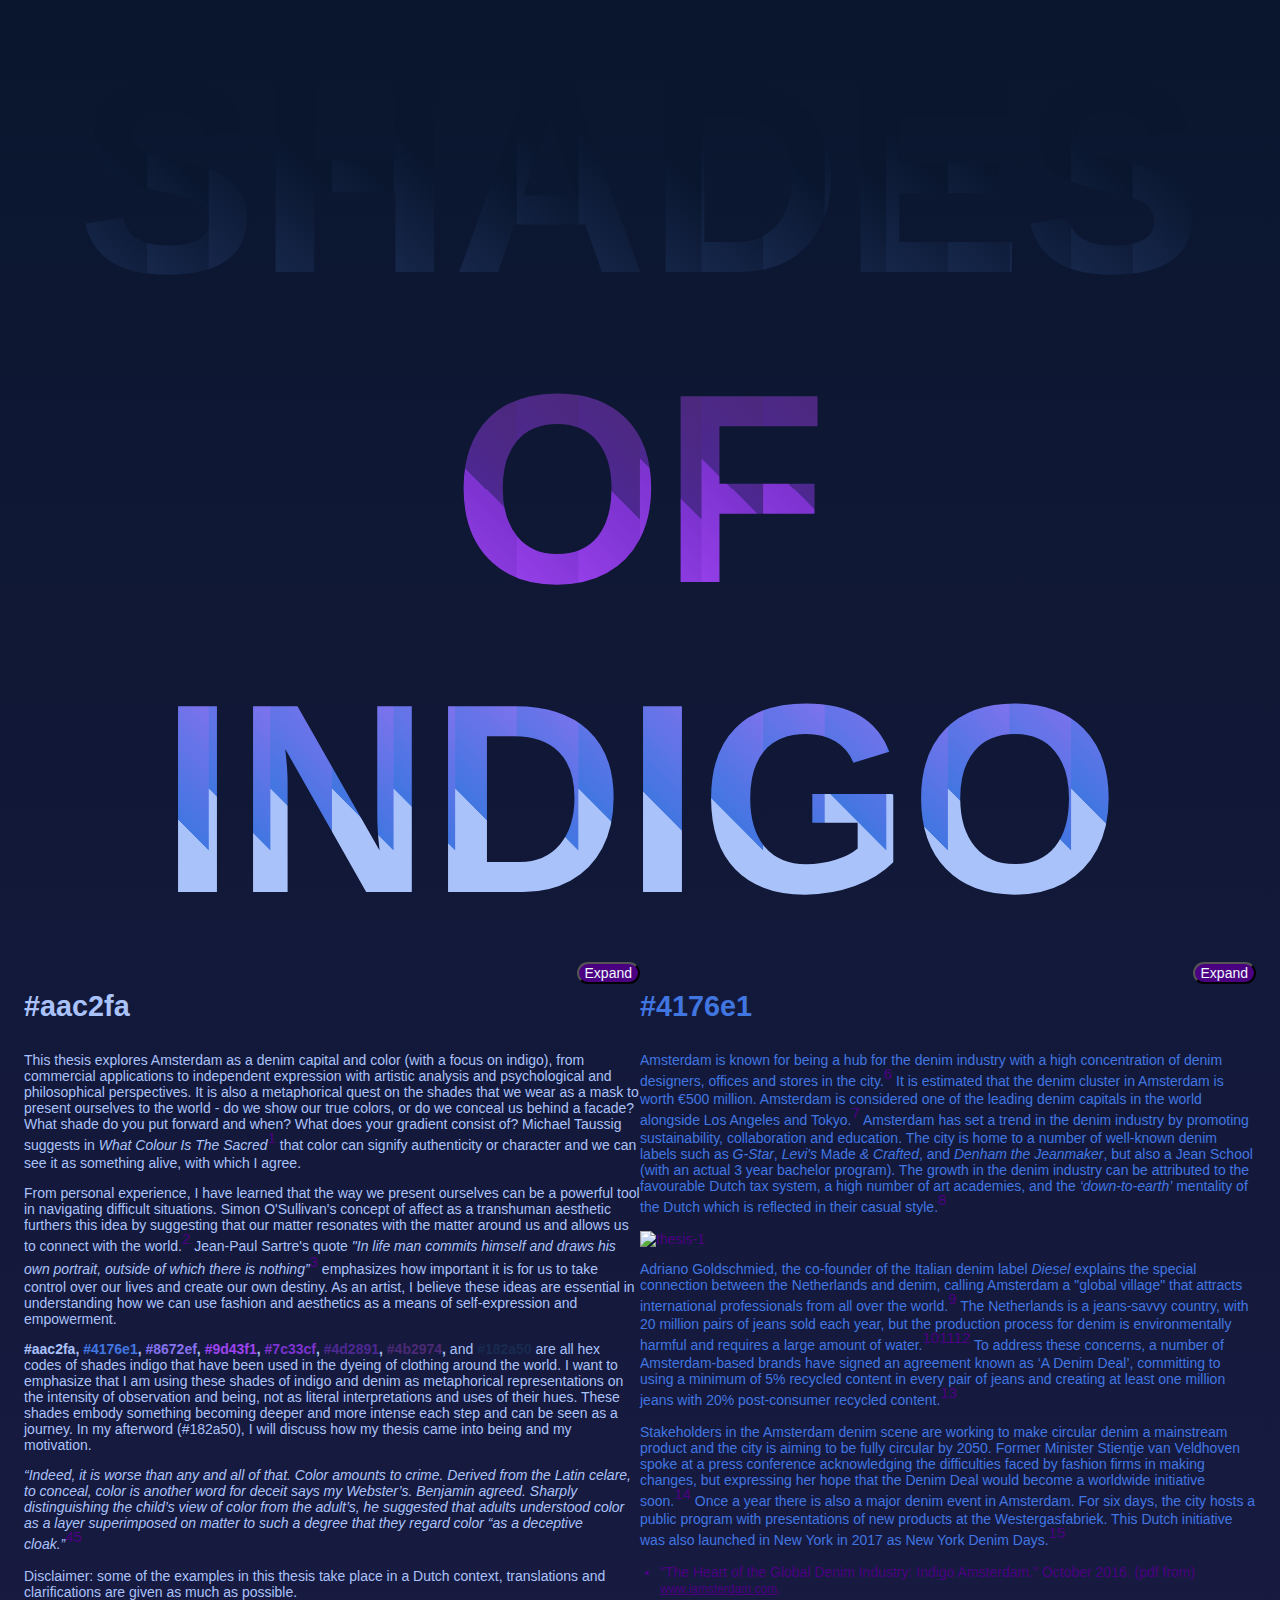
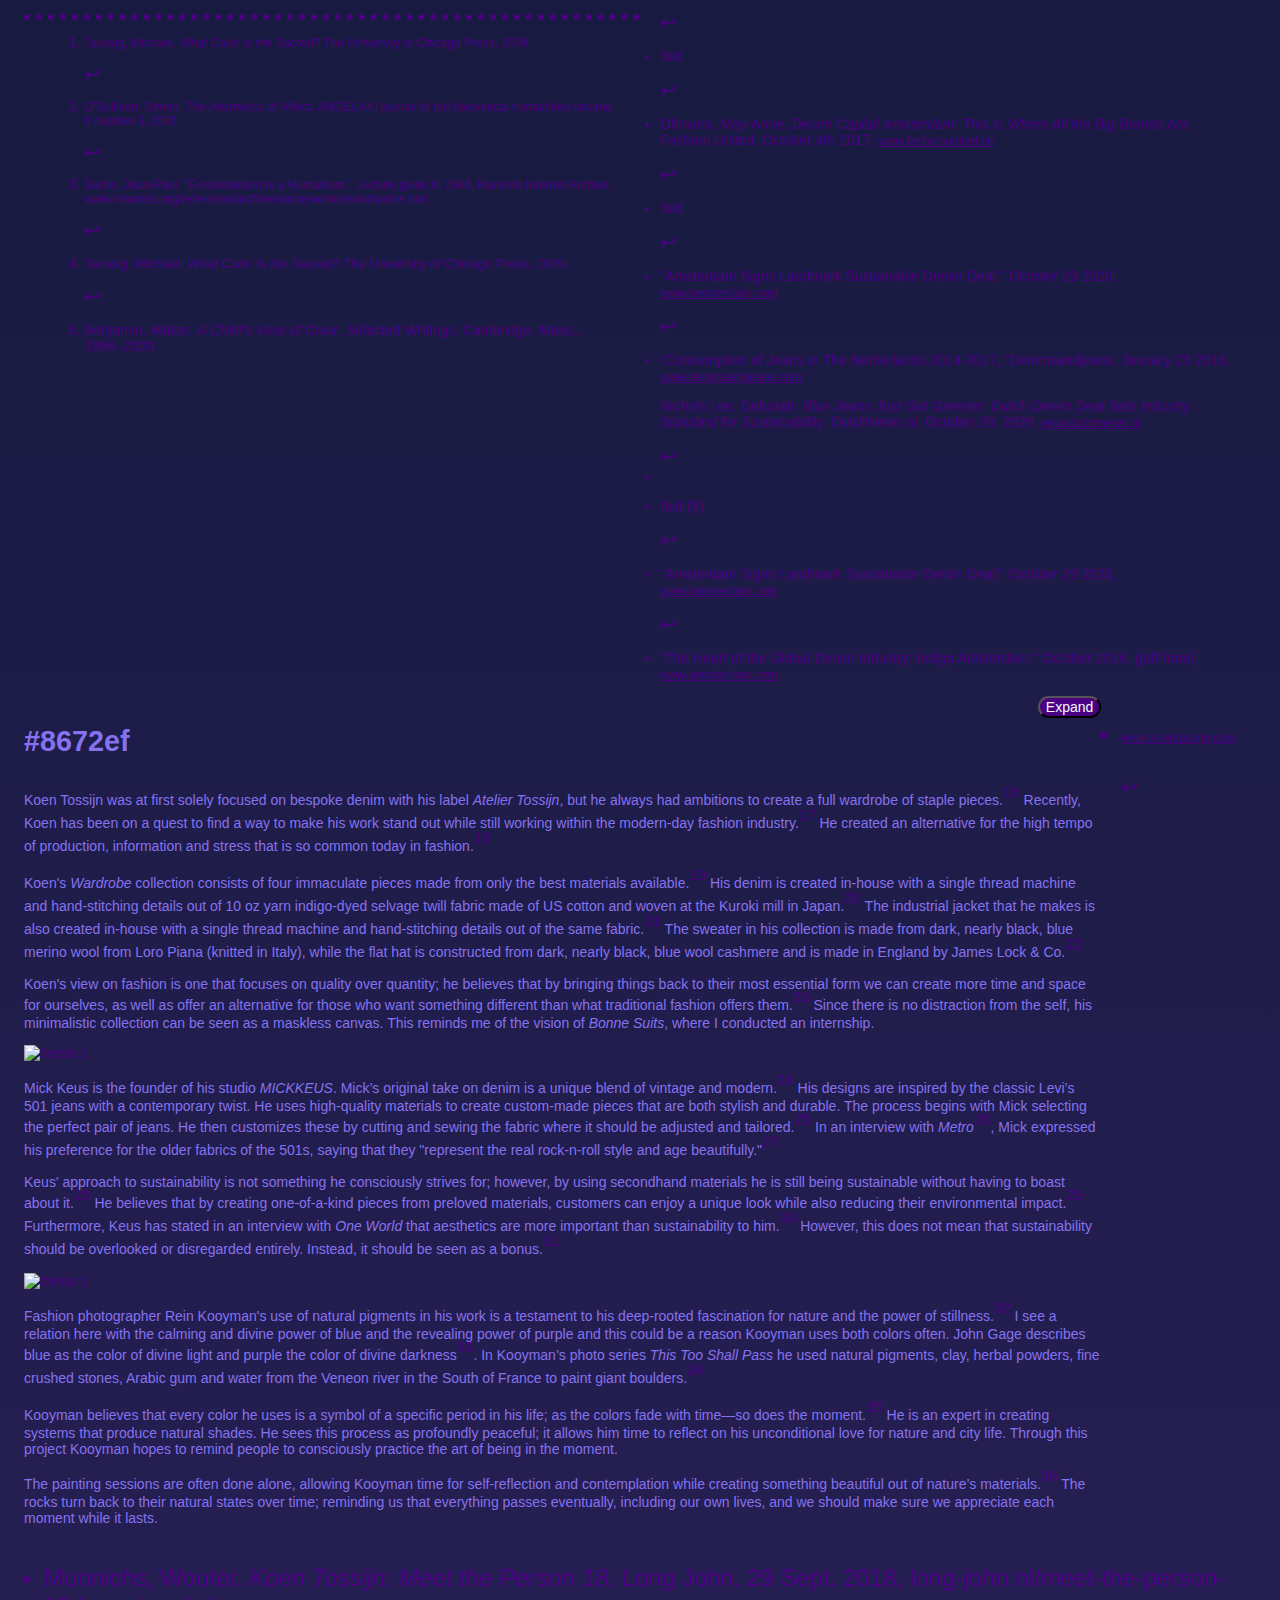
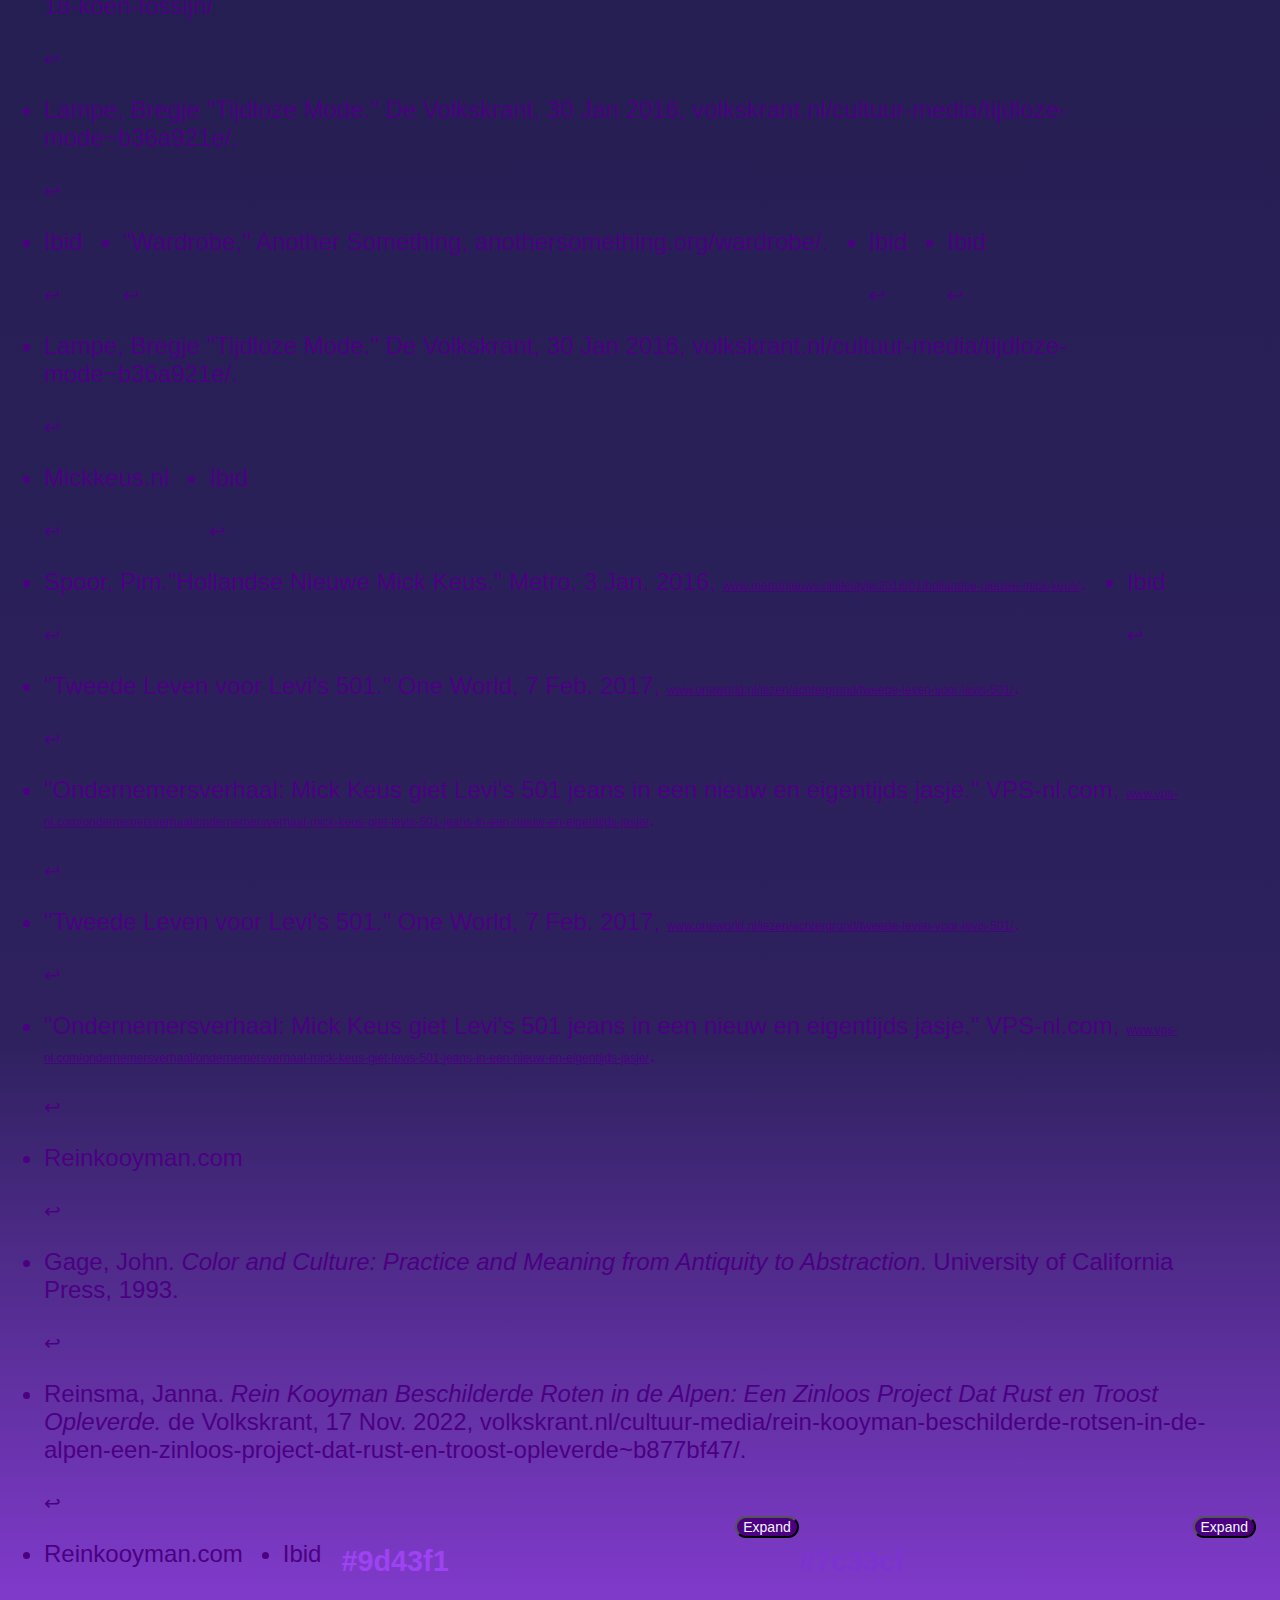
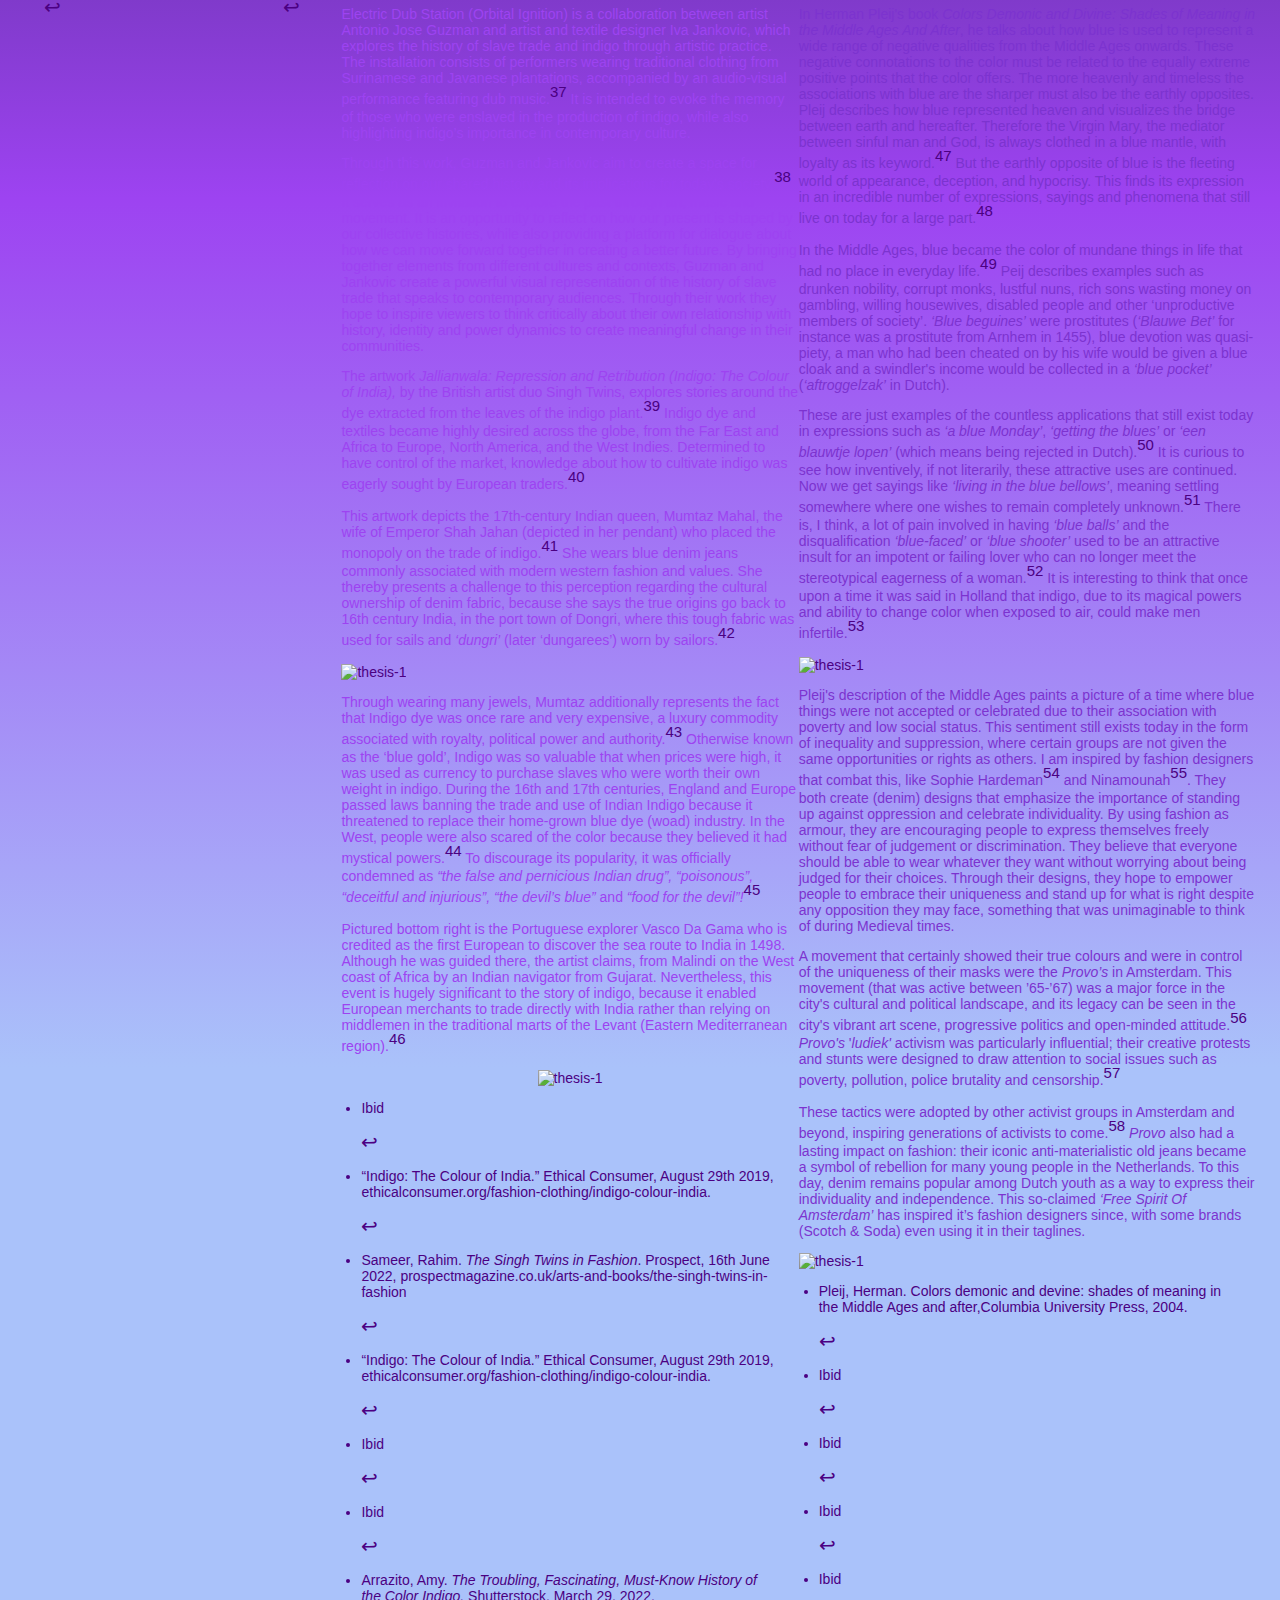
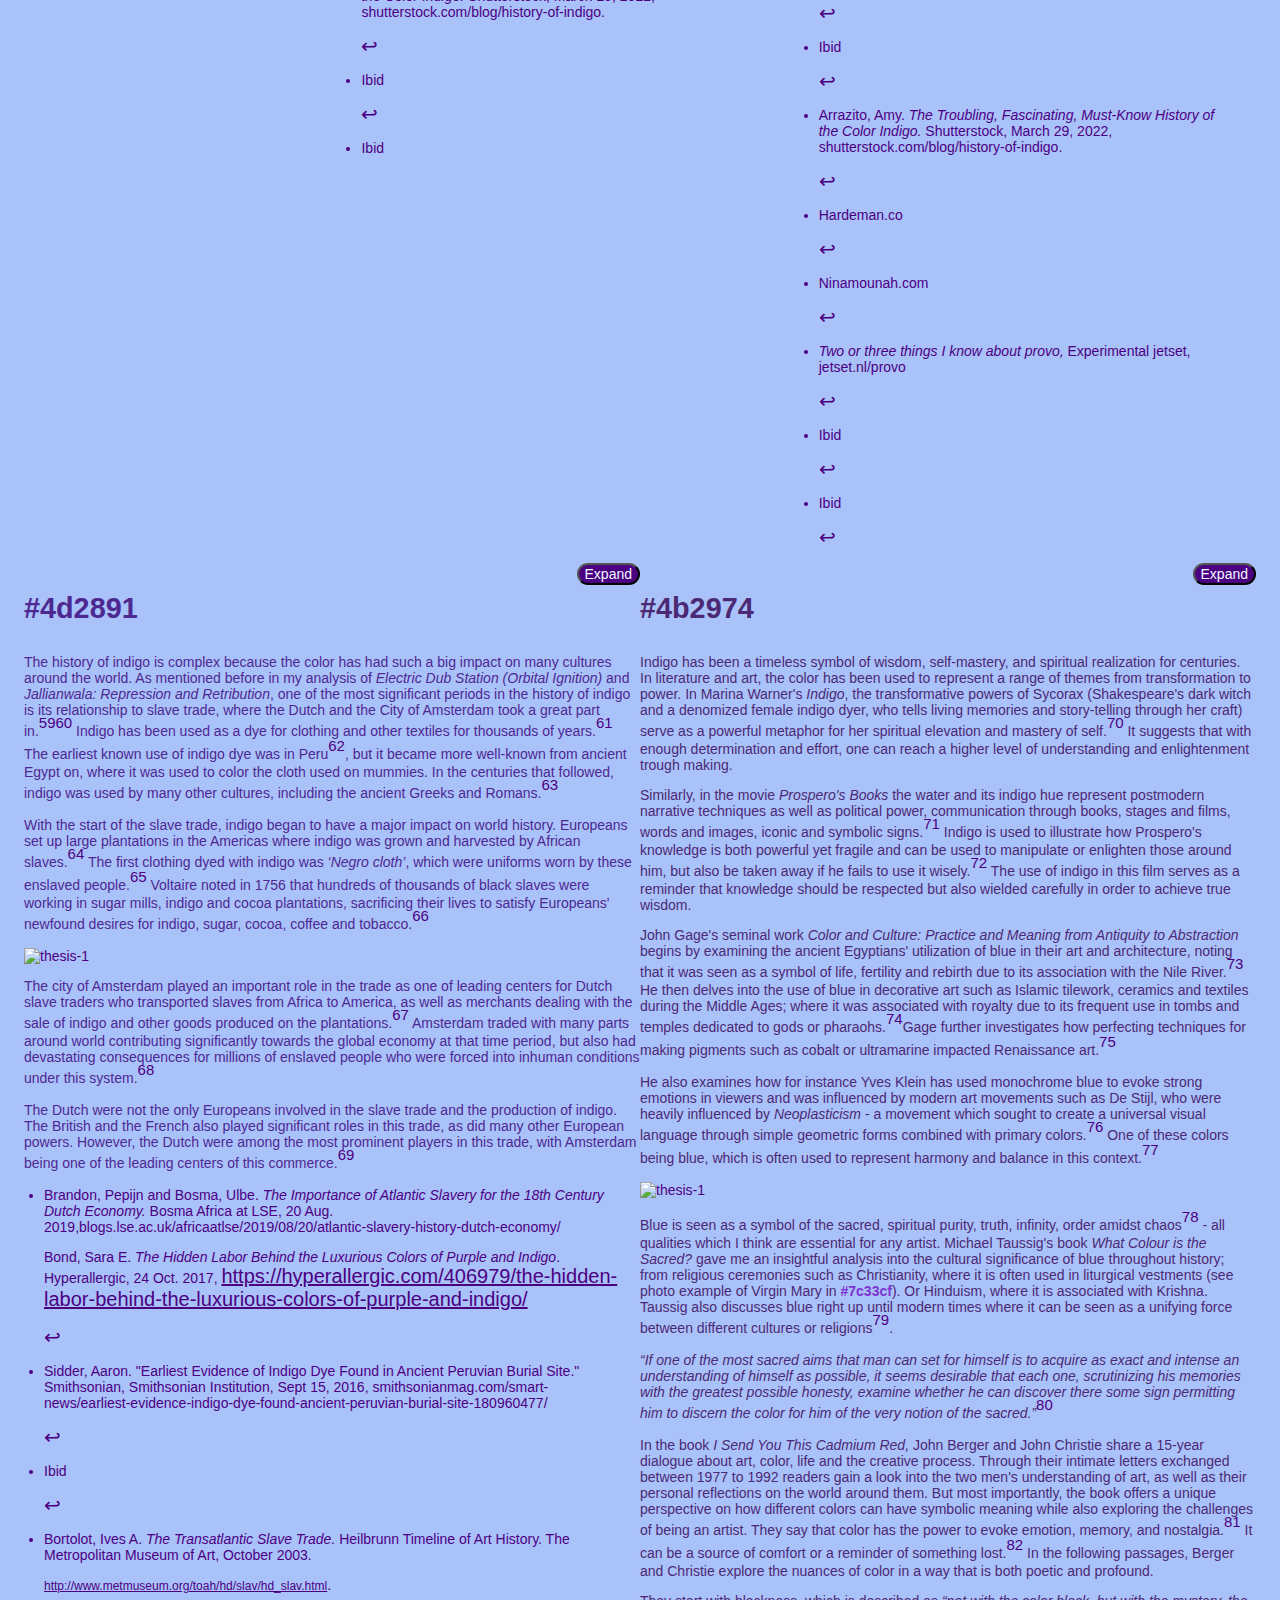
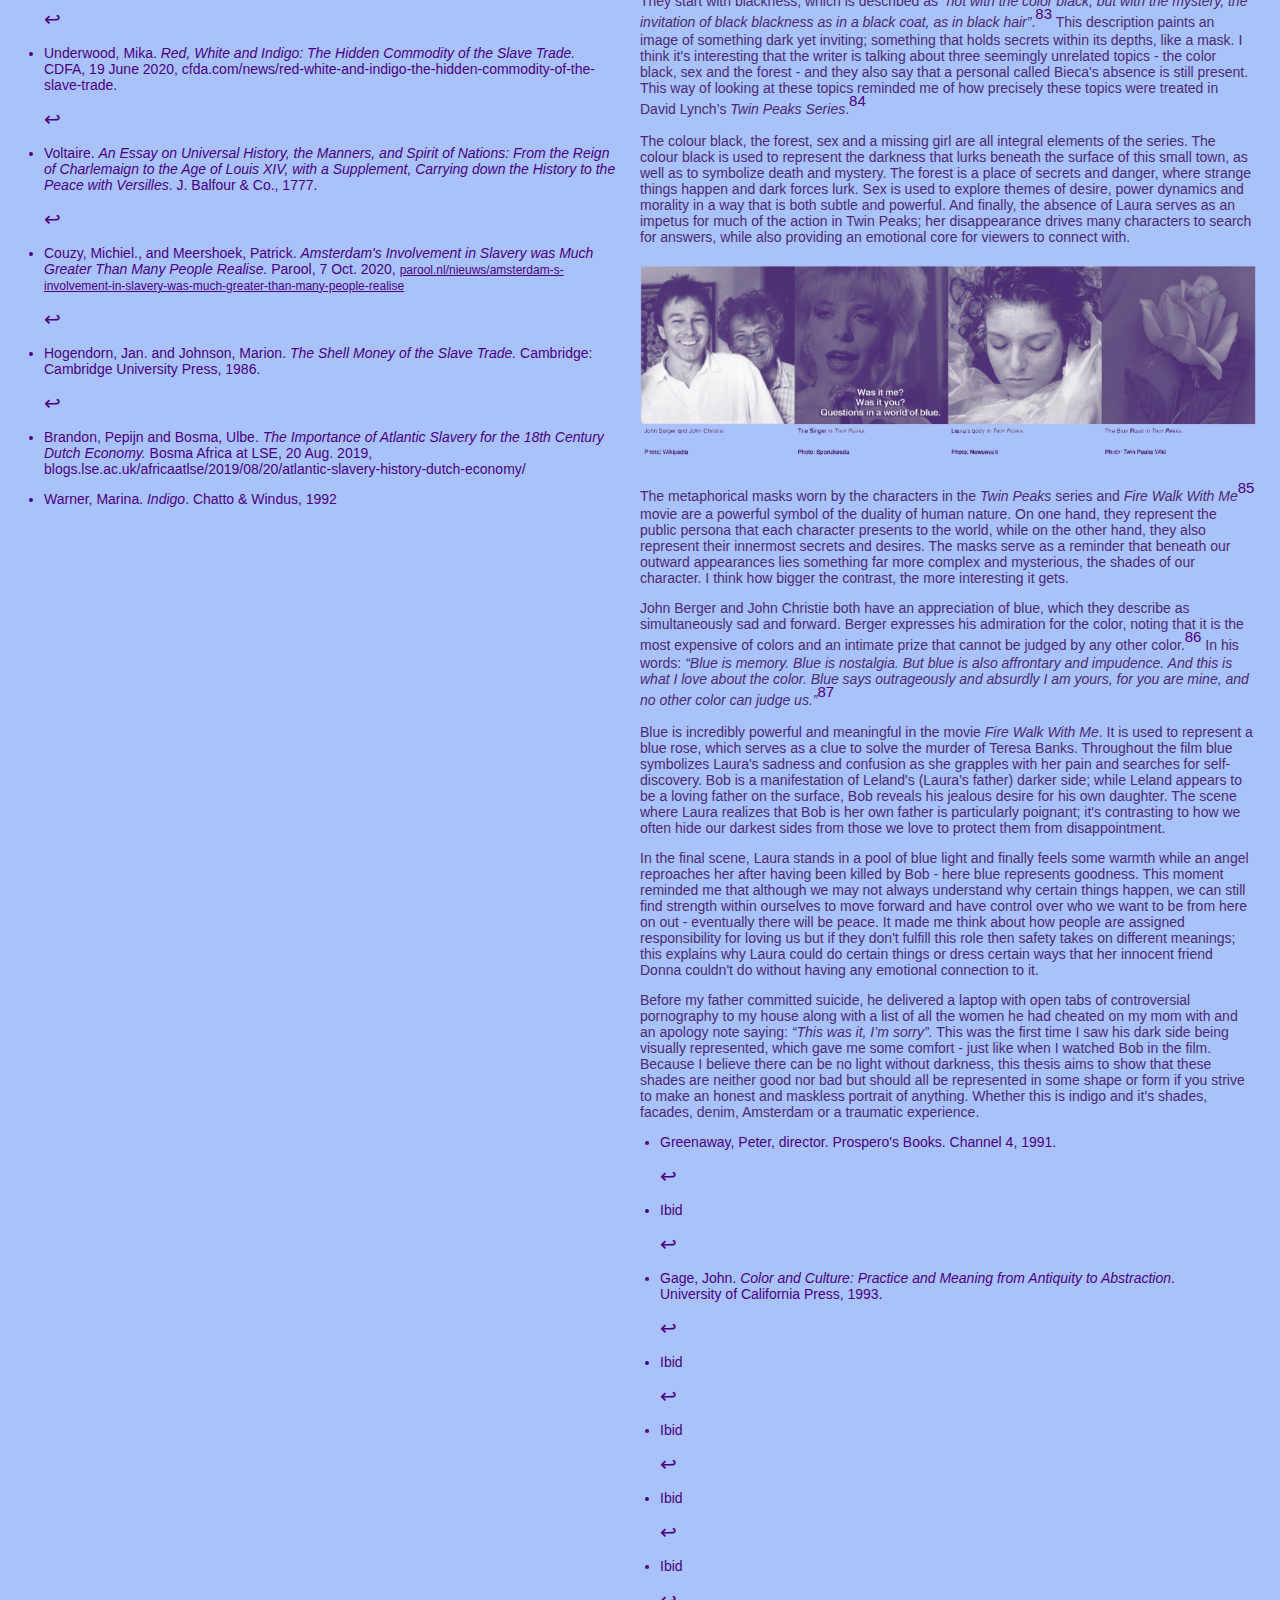
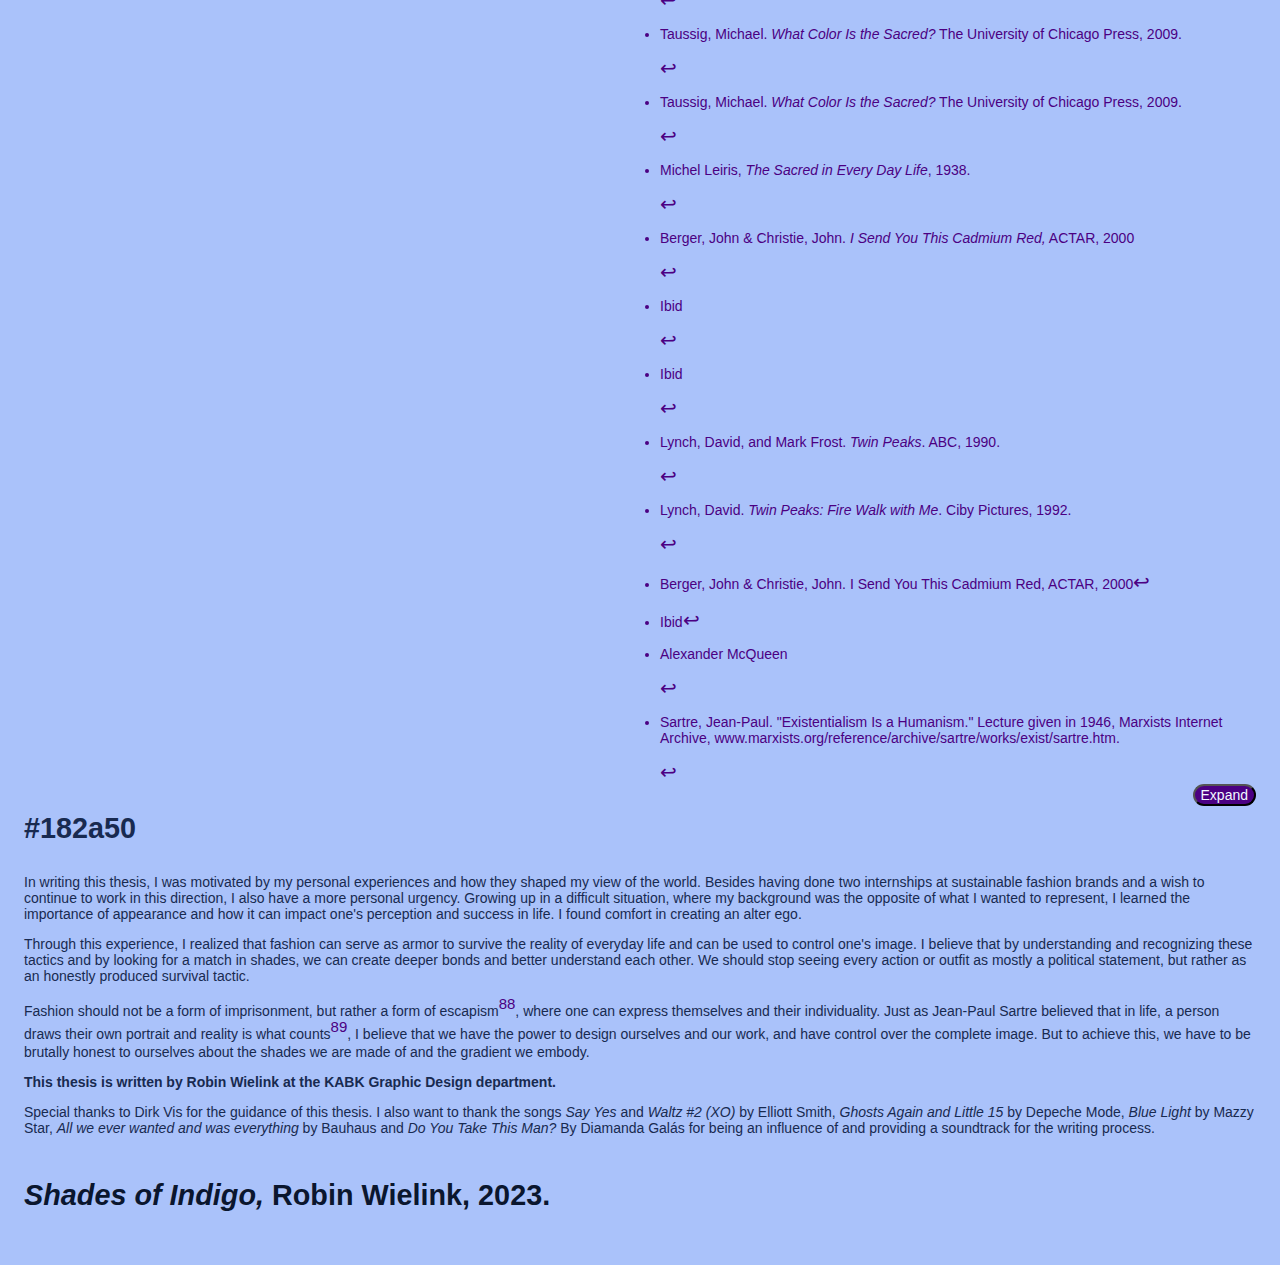
==== commit c2aa6fa5: "Add files via upload" ====
--- a/index.html
+++ b/index.html
@@ -20,6 +20,7 @@
 		<!-- normalize 'resets' some browser properties to make them look the same across browsers -->
 		<link rel="stylesheet" href="assets/css/normalize.css">
 		<link rel="stylesheet" href="assets/css/style.css?ver=1.0">
+		<link rel="stylesheet" href="assets/css/style.css">
 
 		<!-- js -->
 		<link rel="stylesheet" href="https://unpkg.com/littlefoot/dist/littlefoot.css" />
--- a/assets/css/style.css
+++ b/assets/css/style.css
@@ -0,0 +1,493 @@
+@charset "UTF-8";
+
+
+/* VARIABLES */
+
+:root {
+  /* Color settings */
+  --color-background: rgb(244, 241, 240);
+  --color-text: indigo;
+  --color-text-link: indigo;
+  --color-text-link-hover: rgba(0, 0, 0, 0.2);
+  --color-theme-1: rgba(150, 175, 255, 0.8);
+  --color-theme-2: rgba(255, 100, 0, 0.8);
+  --color-theme-3: rgba(255, 125, 255, 0.8);
+  --color-theme-4: rgba(255, 25, 200, 0.8);
+  --color-theme-5: rgba(195, 170, 120, 0.8);
+  /* Font settings */
+  --font-family: 'Helvetica', 'Times New Roman', 'Times', sans-serif;
+  --font-size: 4px;
+  /* Margins settings */
+  --margin: 1rem;
+}
+
+
+/* GENERAL STYLES */
+
+
+main {
+  background: rgb(10,22,46);
+background: linear-gradient(180deg, rgba(10,22,46,1) 0%, rgba(46,33,94,1) 39%, rgba(157,67,241,1) 46%, rgba(170,194,250,1) 54%);
+}
+
+
+html {
+  font: var(--font-size) var(--font-family);
+  color: var(--color-text);
+  background-color: var(--color-background);
+}
+
+
+#lf-fnref1, #lf-fnref2, #lf-fnref3, #lf-fnref4, #lf-fnref5, #lf-fnref6, #lf-fnref7, #lf-fnref8, #lf-fnref9, #lf-fnref10, #lf-fnref11, #lf-fnref12, #lf-fnref13, #lf-fnref14, #lf-fnref15, #lf-fnref16, #lf-fnref17, #lf-fnref18, #lf-fnref19, #lf-fnref20, #lf-fnref21, #lf-fnref22, #lf-fnref23, #lf-fnref24, #lf-fnref25, #lf-fnref26, #lf-fnref27, #lf-fnref28, #lf-fnref29, #lf-fnref30, #lf-fnref31, #lf-fnref32, #lf-fnref33, #lf-fnref34, #lf-fnref35, #lf-fnref36, #lf-fnref37, #lf-fnref38, #lf-fnref39, #lf-fnref40, #lf-fnref41, #lf-fnref42, #lf-fnref43, #lf-fnref44, #lf-fnref45, #lf-fnref46, #lf-fnref47, #lf-fnref48, #lf-fnref49, #lf-fnref50, #lf-fnref51, #lf-fnref52, #lf-fnref53, #lf-fnref54, #lf-fnref55, #lf-fnref56, #lf-fnref57, #lf-fnref58, #lf-fnref59, #lf-fnref60, #lf-fnref61, #lf-fnref62, #lf-fnref63, #lf-fnref64, #lf-fnref65, #lf-fnref66, #lf-fnref67, #lf-fnref68, #lf-fnref69, #lf-fnref70, #lf-fnref71, #lf-fnref72, #lf-fnref73, #lf-fnref74, #lf-fnref75, #lf-fnref76, #lf-fnref77, #lf-fnref78, #lf-fnref79, #lf-fnref80, #lf-fnref81, #lf-fnref82, #lf-fnref83, #lf-fnref84, #lf-fnref85, #lf-fnref86, #lf-fnref87, #lf-fnref88, #lf-fnref89, #lf-fnref90 {
+  background-color: indigo !important;
+  color: aliceblue !important;
+  block-size: 25% !important;
+}
+
+
+ul {
+  display: flex;
+  list-style: none;
+  margin: 5;
+  padding: 0;
+}
+
+li {
+  margin: 0 20px;
+}
+
+a {
+  color: indigo;
+  font-family: Helvetica, Arial, sans-serif;
+  font-size: 20px;
+  margin-bottom: 5cm;
+  text-decoration: none;
+}
+
+.gradient-text {
+  /* Fallback: Set a background color. */
+  background-color: #CA4246;
+
+  /* Create the gradient. */
+  background-image: linear-gradient(45deg,
+      #aac2fa 16.666%,
+      #4176e1 16.666%,
+      #8672ef 33.333%,
+      #9d43f1 33.333%,
+      #7c33cf 50%,
+      #4d2891 50%,
+      #4b2974 66.666%,
+      #182a50 66.666%,
+      #0a162e 83.333%,
+      #0a162e 83.333%);
+
+  /* Set the background size and repeat properties. */
+  background-size: 5%;
+  background-repeat: repeat;
+
+  /* Use the text as a mask for the background. */
+  /* This will show the gradient as a text color rather than element bg. */
+  -webkit-background-clip: text;
+  -webkit-text-fill-color: transparent;
+
+  /* Animate the text when loading the element. */
+  /* This animates it on page load and when hovering out. */
+  animation: rainbow-text-simple-animation-rev 0.5s ease forwards;
+
+}
+
+.gradient-text:hover {
+  animation: rainbow-text-simple-animation 0.5s ease-in forwards;
+}
+
+
+/* Move the background and make it smaller. */
+/* Animation shown when entering the page and after the hover animation. */
+@keyframes rainbow-text-simple-animation-rev {
+  0% {
+    background-size: 650%;
+  }
+
+  40% {
+    background-size: 650%;
+  }
+
+  100% {
+    background-size: 100%;
+  }
+}
+
+/* Move the background and make it larger. */
+/* Animation shown when hovering over the text. */
+@keyframes rainbow-text-simple-animation {
+  0% {
+    background-size: 100%;
+  }
+
+  80% {
+    background-size: 650%;
+  }
+
+  100% {
+    background-size: 650%;
+  }
+}
+
+
+body {
+  position: relative;
+  background-color: var(--color-background);
+  font: var(--font-size) var(--font-family);
+  color: var(--color-text);
+  width: 100%;
+  height: auto;
+  overflow-y: auto;
+}
+
+.container {
+  margin-top: 0.2cm;
+  display: flex;
+  flex-wrap: wrap;
+  width: 100%;
+}
+
+.box {
+  font-size: 14px;
+  width: 35%;
+  flex: 1 1 auto;
+  transition: all 300ms ease-in-out;
+  cursor: pointer;
+}
+
+.box-expanded {
+  flex-grow: 1000;
+}
+
+.box {
+  position: relative;
+}
+
+.expand-button {
+  border-radius: 12px;
+  background-color: indigo;
+  font-family: Arial, Helvetica, sans-serif;
+  color: aliceblue;
+  position: absolute;
+  top: 0;
+  right: 0;
+}
+
+
+h1 {
+
+  position: relative;
+  margin-top: 20;
+  margin-bottom: 10;
+  left: 0%;
+  font-size: 130;
+
+}
+
+.topnav {
+
+  position: relative;
+  margin-top: 20px;
+  margin-bottom: 20;
+
+  left: 0%;
+
+}
+
+*/ p {
+  /* paragraph style */
+  font-size: 1rem;
+  line-height: 125%;
+}
+
+ol,
+ul {
+  /* ordered list and unordered list styles */
+}
+
+blockquote {
+  margin: 0!important;
+}
+
+blockquote a{
+  font-size: 12px!important;
+}
+
+
+hr {
+  /* horizontal rule style */
+  border: none;
+  border-bottom: 0.25rem dotted var(--color-text);
+}
+
+/* PAGE STYLES */
+
+/* page structure */
+
+div.page-wrapper {
+  /* the element that 'wraps' everything */
+  padding: var(--margin);
+}
+
+/* navigation */
+
+header {
+  text-align: center;
+}
+
+header h1 {
+  margin-top: 0;
+  margin-bottom: 0;
+  font-size: 30vmin;
+}
+
+nav {
+  /* what goes inside the navigation part of the page */
+}
+
+
+/* content */
+
+main {
+  width: 100%;
+  display: flex;
+  flex-direction: row;
+  flex-wrap: wrap;
+  text-align: start;
+  padding-left: 0%;
+  padding-right: 0%;
+  box-sizing: content-box;
+}
+
+
+figure img {
+  cursor: zoom-in;
+  -webkit-transition: all 250ms ease-in-out 0ms;
+  -moz-transition: all 250ms ease-in-out 0ms;
+  transition: all 250ms ease-in-out 0ms;
+  filter: grayscale(20%) brightness(40%) saturate(200%) hue-rotate(-90deg) contrast(200%);
+}
+
+figure img:hover {
+  filter: grayscale(0%) brightness(100%) saturate(150%) hue-rotate(20deg) contrast(110%);
+}
+
+figcaption p {
+  margin-bottom: 0;
+  text-align: center;
+}
+
+footer {
+  background-color: black;
+  font-size: small;
+  text-align: center;
+  margin-bottom: 1cm;
+}
+
+/* GENERAL USABILITY */
+
+/* hide desktop mobile etc */
+
+.desktop {
+  display: block;
+}
+
+.mobile {
+  display: none;
+}
+
+/* if you want to hide something visually but want to keep it readable / accessible for screen readers (sr) */
+
+.sr-only {
+  border: 0 !important;
+  clip: rect(1px, 1px, 1px, 1px) !important;
+  -webkit-clip-path: inset(50%) !important;
+  clip-path: inset(50%) !important;
+  height: 1px !important;
+  margin: -1px !important;
+  overflow: hidden !important;
+  padding: 0 !important;
+  position: absolute !important;
+  width: 1px !important;
+  white-space: nowrap !important;
+}
+
+/* Blocknote P styling */
+.littlefoot__content {
+  color: indigo!important;
+  font-size: 12px!important;
+  font-family: Arial, Helvetica, sans-serif!important;
+  padding: 1rem!important;
+}
+
+/* MEDIA QUERIES */
+
+/* responsive typeface */
+
+@media (max-width: 298px) {
+  :root {
+    --font-size: 15px;
+  }
+
+  html,
+  body {
+    font: var(--font-size) var(--font-family);
+  }
+}
+
+@media (min-width: 299px) and (max-width: 339px) {
+  :root {
+    --font-size: 16px;
+  }
+
+  html,
+  body {
+    font: var(--font-size) var(--font-family);
+  }
+}
+
+@media (min-width: 340px) and (max-width: 439px) {
+  :root {
+    --font-size: 17px;
+  }
+
+  html,
+  body {
+    font: var(--font-size) var(--font-family);
+  }
+}
+
+@media (min-width: 440px) and (max-width: 599px) {
+  :root {
+    --font-size: 18px;
+  }
+
+  html,
+  body {
+    font: var(--font-size) var(--font-family);
+  }
+}
+
+@media (min-width: 600px) and (max-width: 779px) {
+  :root {
+    --font-size: 19px;
+  }
+
+  html,
+  body {
+    font: var(--font-size) var(--font-family);
+  }
+}
+
+@media (min-width: 780px) and (max-width: 992px) {
+  :root {
+    --font-size: 20px;
+  }
+
+  html,
+  body {
+    font: var(--font-size) var(--font-family);
+  }
+}
+
+@media (min-width: 993px) and (max-width: 1200px) {
+  :root {
+    --font-size: 22px;
+  }
+
+  html,
+  body {
+    font: var(--font-size) var(--font-family);
+  }
+}
+
+@media (min-width: 1201px) and (max-width: 1319px) {
+  :root {
+    --font-size: 24px;
+  }
+
+  html,
+  body {
+    font: var(--font-size) var(--font-family);
+  }
+}
+
+@media (min-width: 1320px) and (max-width: 1619px) {
+  :root {
+    --font-size: 26px;
+  }
+
+  html,
+  body {
+    font: var(--font-size) var(--font-family);
+  }
+}
+
+@media (min-width: 1620px) and (max-width: 1879px) {
+  :root {
+    --font-size: 28px;
+  }
+
+  html,
+  body {
+    font: var(--font-size) var(--font-family);
+  }
+}
+
+@media (min-width: 1880px) {
+  :root {
+    --font-size: 30px;
+  }
+
+  html,
+  body {
+    font: var(--font-size) var(--font-family);
+  }
+}
+
+
+
+/* website media queries */
+
+@media (max-width: 779px) {
+
+  /* styles for screen sizes 779px, should covers 'mobile' and 'tablet' */
+  /* style this one first and then use the two others to 'override' some styles (exceptions/details) */
+
+  header h1 {
+    font-size: 20vw;
+  }
+
+}
+
+
+
+@media (max-width: 339px) {
+
+  /* use this query to apply style changes to smaller smartphones sizes (like an iPhone 5S or SE 2016), max size of 339px */
+
+}
+
+
+
+@media (max-width: 779px) and (orientation: landscape) {
+
+  /* use this query to apply style changes for 'mobile' screen sizes that are flipped in 'landscape' mode */
+
+}
+
+
+
+@media (min-width: 780px) and (max-width: 992px) {
+
+  /* use this query to apply style for 'small' desktop screens */
+
+  header h1 {
+    font-size: 20vw;
+  }
+
+}--- a/assets/css/style.css
+++ b/assets/css/style.css
@@ -0,0 +1,493 @@
+@charset "UTF-8";
+
+
+/* VARIABLES */
+
+:root {
+  /* Color settings */
+  --color-background: rgb(244, 241, 240);
+  --color-text: indigo;
+  --color-text-link: indigo;
+  --color-text-link-hover: rgba(0, 0, 0, 0.2);
+  --color-theme-1: rgba(150, 175, 255, 0.8);
+  --color-theme-2: rgba(255, 100, 0, 0.8);
+  --color-theme-3: rgba(255, 125, 255, 0.8);
+  --color-theme-4: rgba(255, 25, 200, 0.8);
+  --color-theme-5: rgba(195, 170, 120, 0.8);
+  /* Font settings */
+  --font-family: 'Helvetica', 'Times New Roman', 'Times', sans-serif;
+  --font-size: 4px;
+  /* Margins settings */
+  --margin: 1rem;
+}
+
+
+/* GENERAL STYLES */
+
+
+main {
+  background: rgb(10,22,46);
+background: linear-gradient(180deg, rgba(10,22,46,1) 0%, rgba(46,33,94,1) 39%, rgba(157,67,241,1) 46%, rgba(170,194,250,1) 54%);
+}
+
+
+html {
+  font: var(--font-size) var(--font-family);
+  color: var(--color-text);
+  background-color: var(--color-background);
+}
+
+
+#lf-fnref1, #lf-fnref2, #lf-fnref3, #lf-fnref4, #lf-fnref5, #lf-fnref6, #lf-fnref7, #lf-fnref8, #lf-fnref9, #lf-fnref10, #lf-fnref11, #lf-fnref12, #lf-fnref13, #lf-fnref14, #lf-fnref15, #lf-fnref16, #lf-fnref17, #lf-fnref18, #lf-fnref19, #lf-fnref20, #lf-fnref21, #lf-fnref22, #lf-fnref23, #lf-fnref24, #lf-fnref25, #lf-fnref26, #lf-fnref27, #lf-fnref28, #lf-fnref29, #lf-fnref30, #lf-fnref31, #lf-fnref32, #lf-fnref33, #lf-fnref34, #lf-fnref35, #lf-fnref36, #lf-fnref37, #lf-fnref38, #lf-fnref39, #lf-fnref40, #lf-fnref41, #lf-fnref42, #lf-fnref43, #lf-fnref44, #lf-fnref45, #lf-fnref46, #lf-fnref47, #lf-fnref48, #lf-fnref49, #lf-fnref50, #lf-fnref51, #lf-fnref52, #lf-fnref53, #lf-fnref54, #lf-fnref55, #lf-fnref56, #lf-fnref57, #lf-fnref58, #lf-fnref59, #lf-fnref60, #lf-fnref61, #lf-fnref62, #lf-fnref63, #lf-fnref64, #lf-fnref65, #lf-fnref66, #lf-fnref67, #lf-fnref68, #lf-fnref69, #lf-fnref70, #lf-fnref71, #lf-fnref72, #lf-fnref73, #lf-fnref74, #lf-fnref75, #lf-fnref76, #lf-fnref77, #lf-fnref78, #lf-fnref79, #lf-fnref80, #lf-fnref81, #lf-fnref82, #lf-fnref83, #lf-fnref84, #lf-fnref85, #lf-fnref86, #lf-fnref87, #lf-fnref88, #lf-fnref89, #lf-fnref90 {
+  background-color: indigo !important;
+  color: aliceblue !important;
+  block-size: 25% !important;
+}
+
+
+ul {
+  display: flex;
+  list-style: none;
+  margin: 5;
+  padding: 0;
+}
+
+li {
+  margin: 0 20px;
+}
+
+a {
+  color: indigo;
+  font-family: Helvetica, Arial, sans-serif;
+  font-size: 20px;
+  margin-bottom: 5cm;
+  text-decoration: none;
+}
+
+.gradient-text {
+  /* Fallback: Set a background color. */
+  background-color: #CA4246;
+
+  /* Create the gradient. */
+  background-image: linear-gradient(45deg,
+      #aac2fa 16.666%,
+      #4176e1 16.666%,
+      #8672ef 33.333%,
+      #9d43f1 33.333%,
+      #7c33cf 50%,
+      #4d2891 50%,
+      #4b2974 66.666%,
+      #182a50 66.666%,
+      #0a162e 83.333%,
+      #0a162e 83.333%);
+
+  /* Set the background size and repeat properties. */
+  background-size: 5%;
+  background-repeat: repeat;
+
+  /* Use the text as a mask for the background. */
+  /* This will show the gradient as a text color rather than element bg. */
+  -webkit-background-clip: text;
+  -webkit-text-fill-color: transparent;
+
+  /* Animate the text when loading the element. */
+  /* This animates it on page load and when hovering out. */
+  animation: rainbow-text-simple-animation-rev 0.5s ease forwards;
+
+}
+
+.gradient-text:hover {
+  animation: rainbow-text-simple-animation 0.5s ease-in forwards;
+}
+
+
+/* Move the background and make it smaller. */
+/* Animation shown when entering the page and after the hover animation. */
+@keyframes rainbow-text-simple-animation-rev {
+  0% {
+    background-size: 650%;
+  }
+
+  40% {
+    background-size: 650%;
+  }
+
+  100% {
+    background-size: 100%;
+  }
+}
+
+/* Move the background and make it larger. */
+/* Animation shown when hovering over the text. */
+@keyframes rainbow-text-simple-animation {
+  0% {
+    background-size: 100%;
+  }
+
+  80% {
+    background-size: 650%;
+  }
+
+  100% {
+    background-size: 650%;
+  }
+}
+
+
+body {
+  position: relative;
+  background-color: var(--color-background);
+  font: var(--font-size) var(--font-family);
+  color: var(--color-text);
+  width: 100%;
+  height: auto;
+  overflow-y: auto;
+}
+
+.container {
+  margin-top: 0.2cm;
+  display: flex;
+  flex-wrap: wrap;
+  width: 100%;
+}
+
+.box {
+  font-size: 14px;
+  width: 35%;
+  flex: 1 1 auto;
+  transition: all 300ms ease-in-out;
+  cursor: pointer;
+}
+
+.box-expanded {
+  flex-grow: 1000;
+}
+
+.box {
+  position: relative;
+}
+
+.expand-button {
+  border-radius: 12px;
+  background-color: indigo;
+  font-family: Arial, Helvetica, sans-serif;
+  color: aliceblue;
+  position: absolute;
+  top: 0;
+  right: 0;
+}
+
+
+h1 {
+
+  position: relative;
+  margin-top: 20;
+  margin-bottom: 10;
+  left: 0%;
+  font-size: 130;
+
+}
+
+.topnav {
+
+  position: relative;
+  margin-top: 20px;
+  margin-bottom: 20;
+
+  left: 0%;
+
+}
+
+*/ p {
+  /* paragraph style */
+  font-size: 1rem;
+  line-height: 125%;
+}
+
+ol,
+ul {
+  /* ordered list and unordered list styles */
+}
+
+blockquote {
+  margin: 0!important;
+}
+
+blockquote a{
+  font-size: 12px!important;
+}
+
+
+hr {
+  /* horizontal rule style */
+  border: none;
+  border-bottom: 0.25rem dotted var(--color-text);
+}
+
+/* PAGE STYLES */
+
+/* page structure */
+
+div.page-wrapper {
+  /* the element that 'wraps' everything */
+  padding: var(--margin);
+}
+
+/* navigation */
+
+header {
+  text-align: center;
+}
+
+header h1 {
+  margin-top: 0;
+  margin-bottom: 0;
+  font-size: 30vmin;
+}
+
+nav {
+  /* what goes inside the navigation part of the page */
+}
+
+
+/* content */
+
+main {
+  width: 100%;
+  display: flex;
+  flex-direction: row;
+  flex-wrap: wrap;
+  text-align: start;
+  padding-left: 0%;
+  padding-right: 0%;
+  box-sizing: content-box;
+}
+
+
+figure img {
+  cursor: zoom-in;
+  -webkit-transition: all 250ms ease-in-out 0ms;
+  -moz-transition: all 250ms ease-in-out 0ms;
+  transition: all 250ms ease-in-out 0ms;
+  filter: grayscale(20%) brightness(40%) saturate(200%) hue-rotate(-90deg) contrast(200%);
+}
+
+figure img:hover {
+  filter: grayscale(0%) brightness(100%) saturate(150%) hue-rotate(20deg) contrast(110%);
+}
+
+figcaption p {
+  margin-bottom: 0;
+  text-align: center;
+}
+
+footer {
+  background-color: black;
+  font-size: small;
+  text-align: center;
+  margin-bottom: 1cm;
+}
+
+/* GENERAL USABILITY */
+
+/* hide desktop mobile etc */
+
+.desktop {
+  display: block;
+}
+
+.mobile {
+  display: none;
+}
+
+/* if you want to hide something visually but want to keep it readable / accessible for screen readers (sr) */
+
+.sr-only {
+  border: 0 !important;
+  clip: rect(1px, 1px, 1px, 1px) !important;
+  -webkit-clip-path: inset(50%) !important;
+  clip-path: inset(50%) !important;
+  height: 1px !important;
+  margin: -1px !important;
+  overflow: hidden !important;
+  padding: 0 !important;
+  position: absolute !important;
+  width: 1px !important;
+  white-space: nowrap !important;
+}
+
+/* Blocknote P styling */
+.littlefoot__content {
+  color: indigo!important;
+  font-size: 12px!important;
+  font-family: Arial, Helvetica, sans-serif!important;
+  padding: 1rem!important;
+}
+
+/* MEDIA QUERIES */
+
+/* responsive typeface */
+
+@media (max-width: 298px) {
+  :root {
+    --font-size: 15px;
+  }
+
+  html,
+  body {
+    font: var(--font-size) var(--font-family);
+  }
+}
+
+@media (min-width: 299px) and (max-width: 339px) {
+  :root {
+    --font-size: 16px;
+  }
+
+  html,
+  body {
+    font: var(--font-size) var(--font-family);
+  }
+}
+
+@media (min-width: 340px) and (max-width: 439px) {
+  :root {
+    --font-size: 17px;
+  }
+
+  html,
+  body {
+    font: var(--font-size) var(--font-family);
+  }
+}
+
+@media (min-width: 440px) and (max-width: 599px) {
+  :root {
+    --font-size: 18px;
+  }
+
+  html,
+  body {
+    font: var(--font-size) var(--font-family);
+  }
+}
+
+@media (min-width: 600px) and (max-width: 779px) {
+  :root {
+    --font-size: 19px;
+  }
+
+  html,
+  body {
+    font: var(--font-size) var(--font-family);
+  }
+}
+
+@media (min-width: 780px) and (max-width: 992px) {
+  :root {
+    --font-size: 20px;
+  }
+
+  html,
+  body {
+    font: var(--font-size) var(--font-family);
+  }
+}
+
+@media (min-width: 993px) and (max-width: 1200px) {
+  :root {
+    --font-size: 22px;
+  }
+
+  html,
+  body {
+    font: var(--font-size) var(--font-family);
+  }
+}
+
+@media (min-width: 1201px) and (max-width: 1319px) {
+  :root {
+    --font-size: 24px;
+  }
+
+  html,
+  body {
+    font: var(--font-size) var(--font-family);
+  }
+}
+
+@media (min-width: 1320px) and (max-width: 1619px) {
+  :root {
+    --font-size: 26px;
+  }
+
+  html,
+  body {
+    font: var(--font-size) var(--font-family);
+  }
+}
+
+@media (min-width: 1620px) and (max-width: 1879px) {
+  :root {
+    --font-size: 28px;
+  }
+
+  html,
+  body {
+    font: var(--font-size) var(--font-family);
+  }
+}
+
+@media (min-width: 1880px) {
+  :root {
+    --font-size: 30px;
+  }
+
+  html,
+  body {
+    font: var(--font-size) var(--font-family);
+  }
+}
+
+
+
+/* website media queries */
+
+@media (max-width: 779px) {
+
+  /* styles for screen sizes 779px, should covers 'mobile' and 'tablet' */
+  /* style this one first and then use the two others to 'override' some styles (exceptions/details) */
+
+  header h1 {
+    font-size: 20vw;
+  }
+
+}
+
+
+
+@media (max-width: 339px) {
+
+  /* use this query to apply style changes to smaller smartphones sizes (like an iPhone 5S or SE 2016), max size of 339px */
+
+}
+
+
+
+@media (max-width: 779px) and (orientation: landscape) {
+
+  /* use this query to apply style changes for 'mobile' screen sizes that are flipped in 'landscape' mode */
+
+}
+
+
+
+@media (min-width: 780px) and (max-width: 992px) {
+
+  /* use this query to apply style for 'small' desktop screens */
+
+  header h1 {
+    font-size: 20vw;
+  }
+
+}